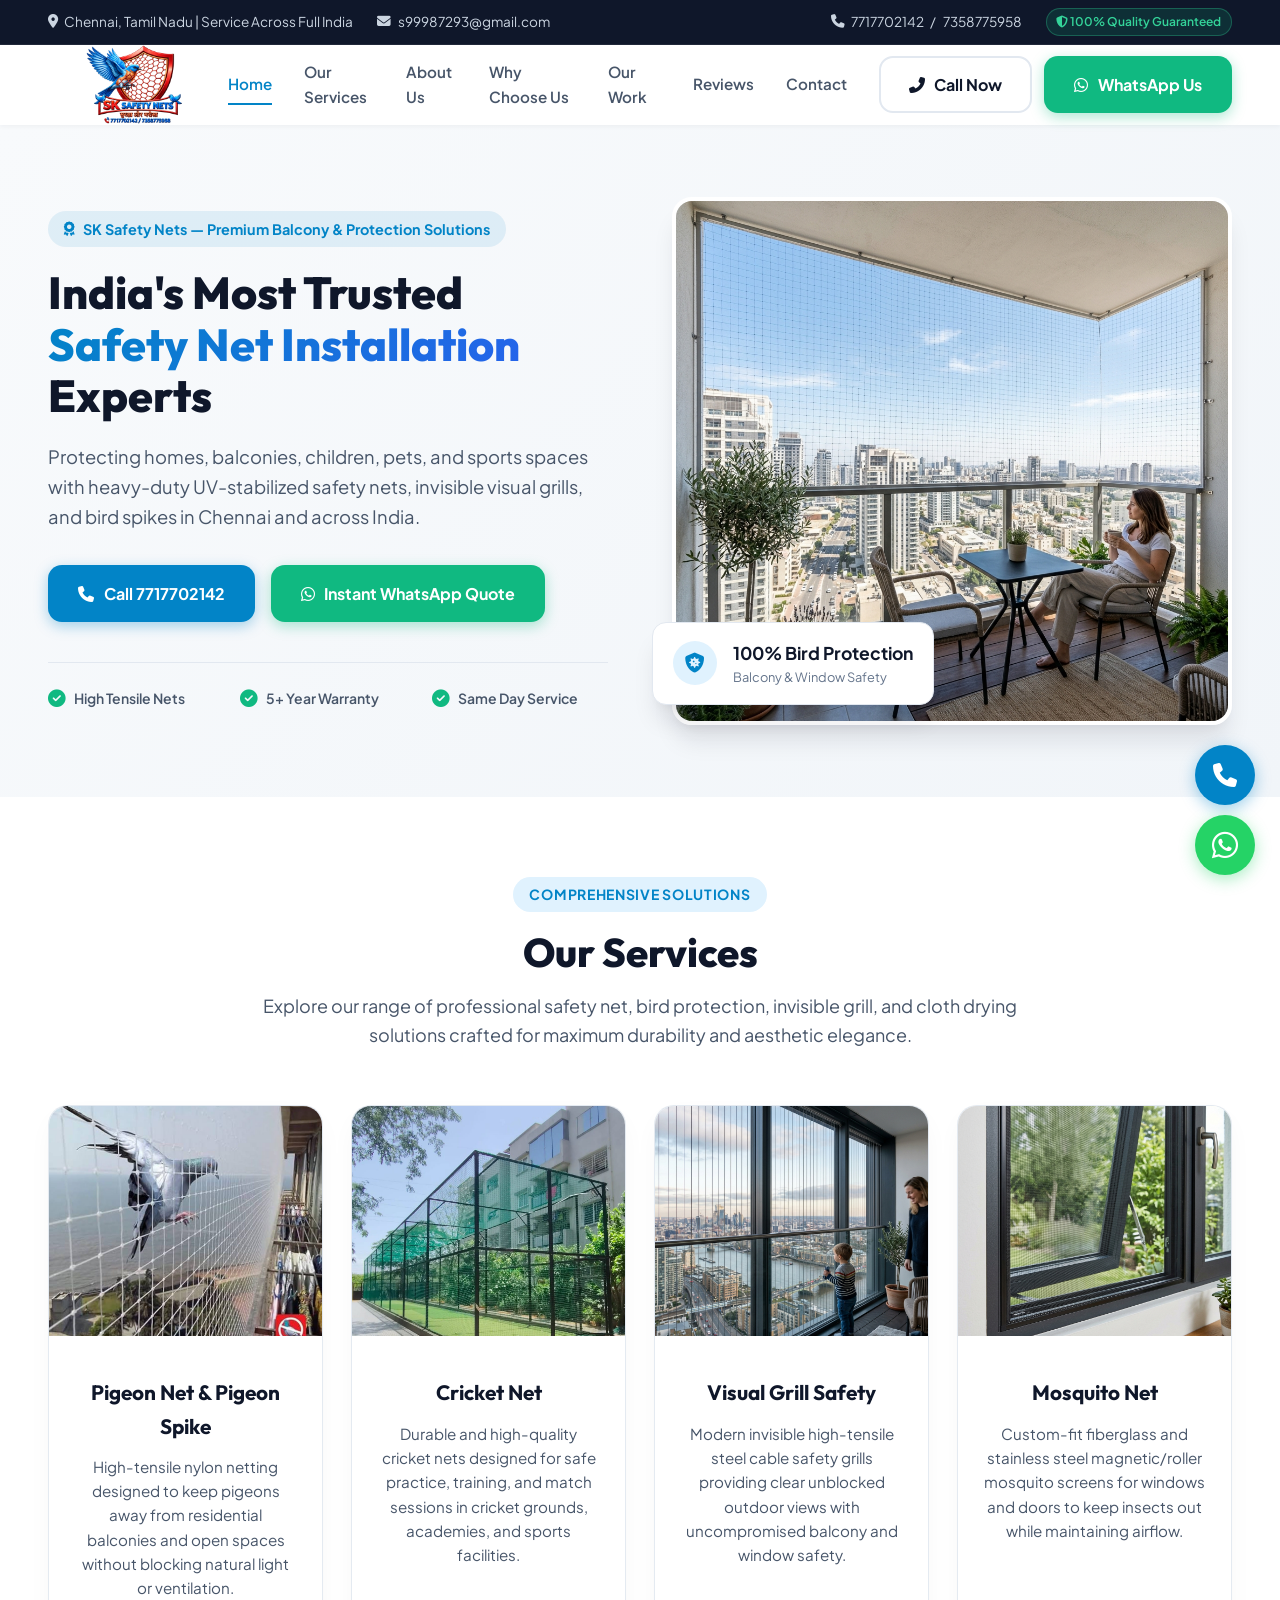
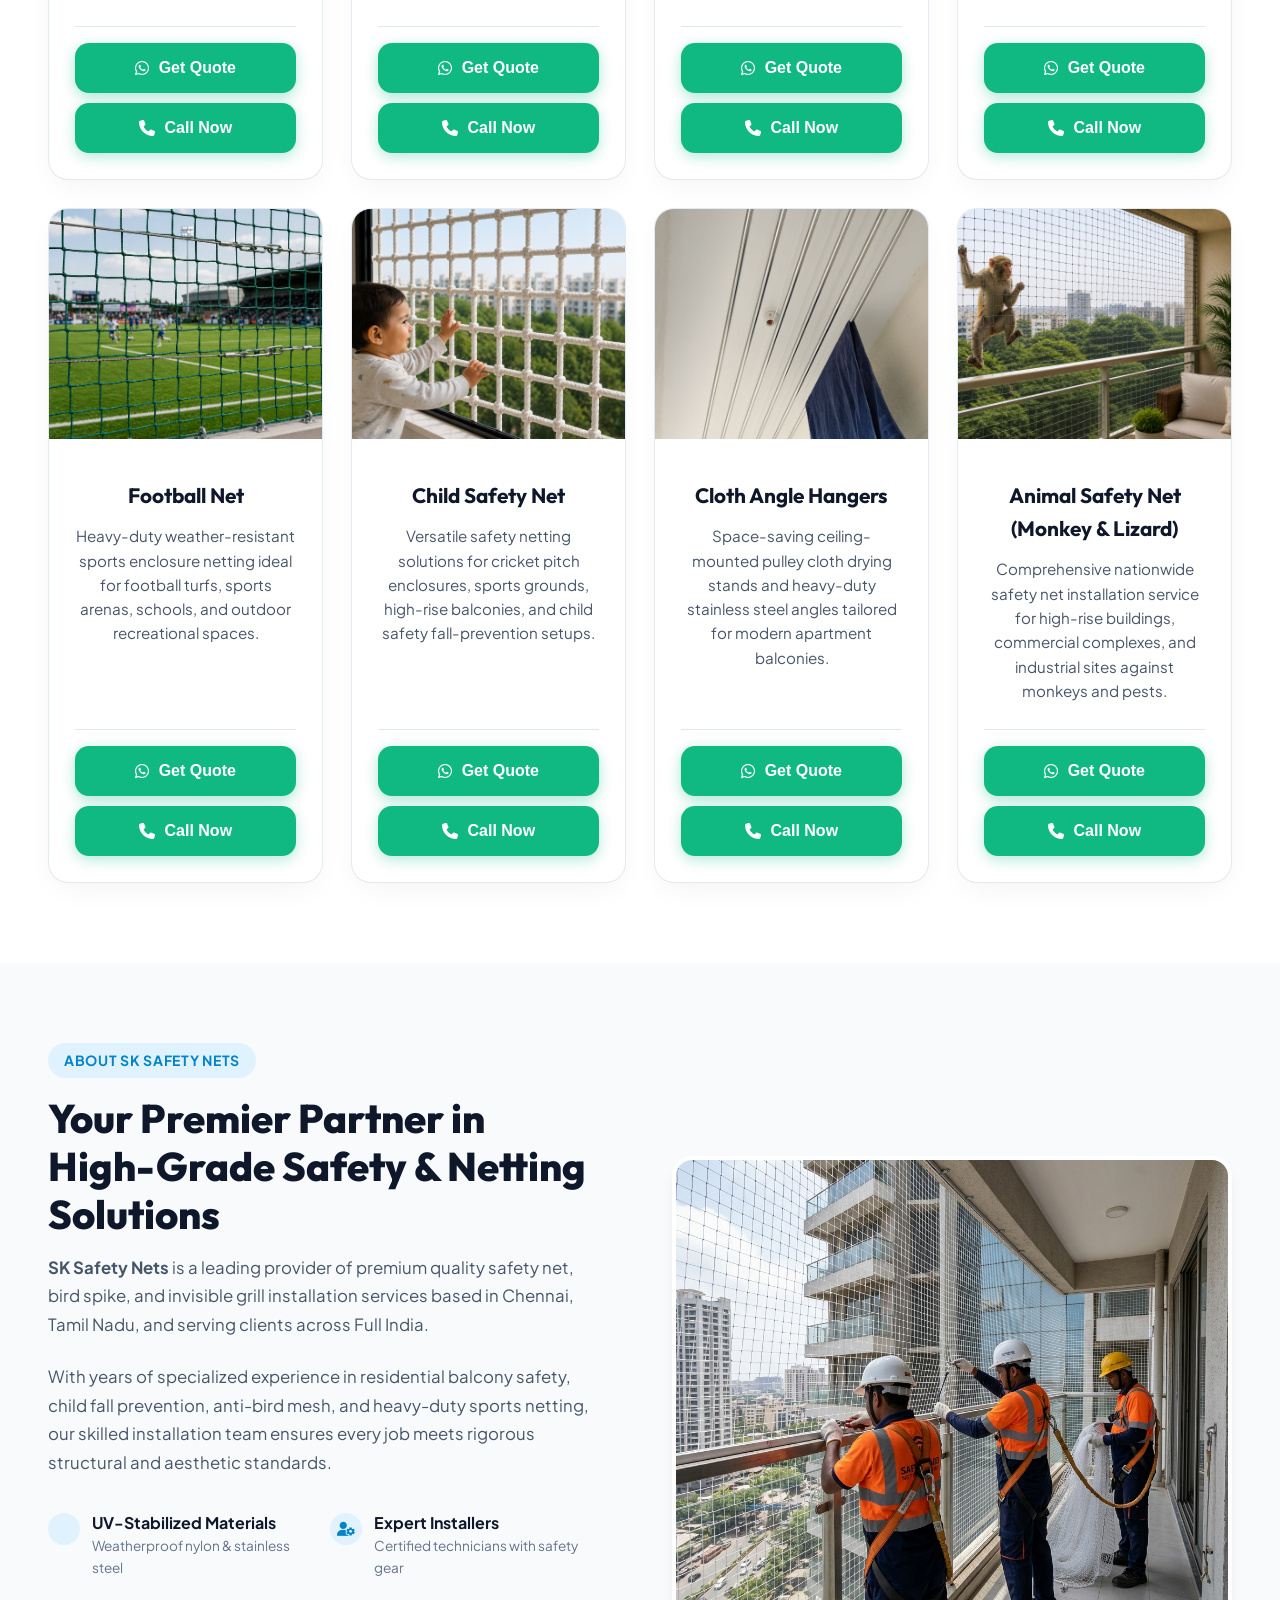
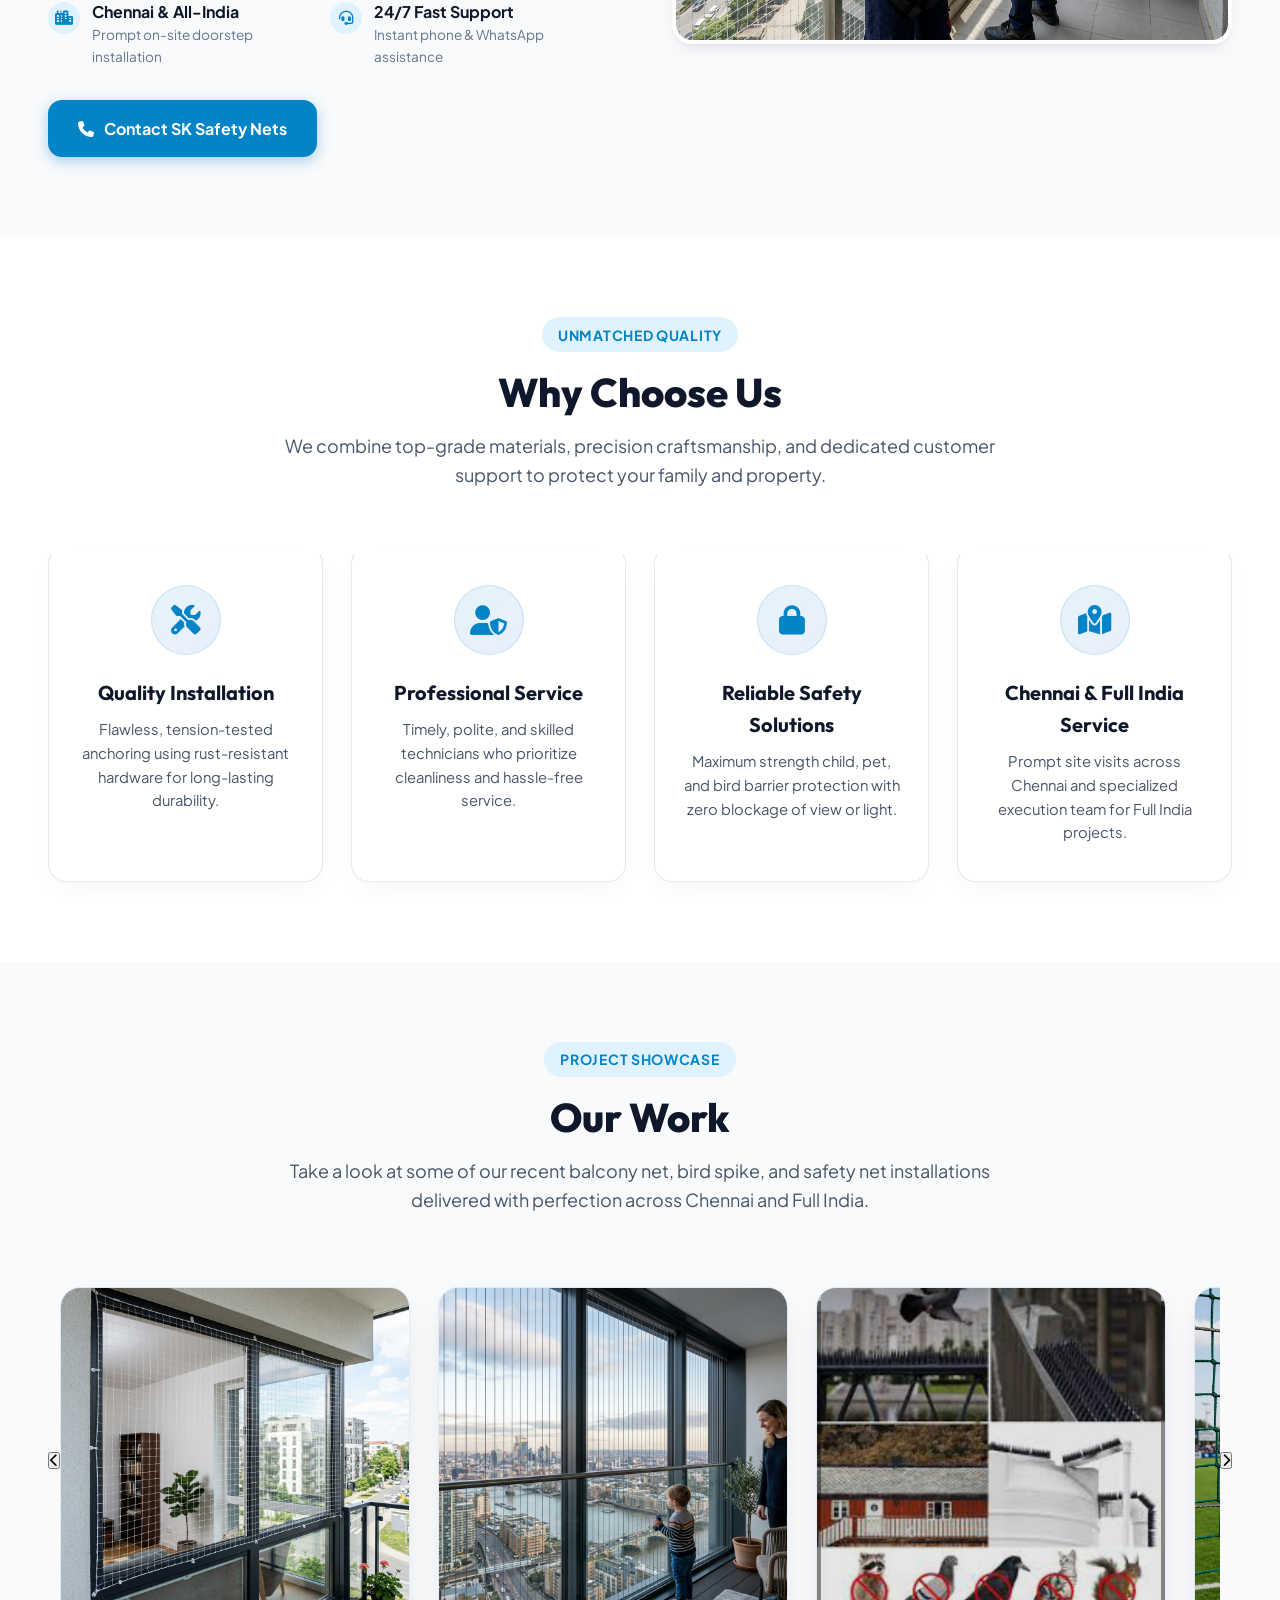
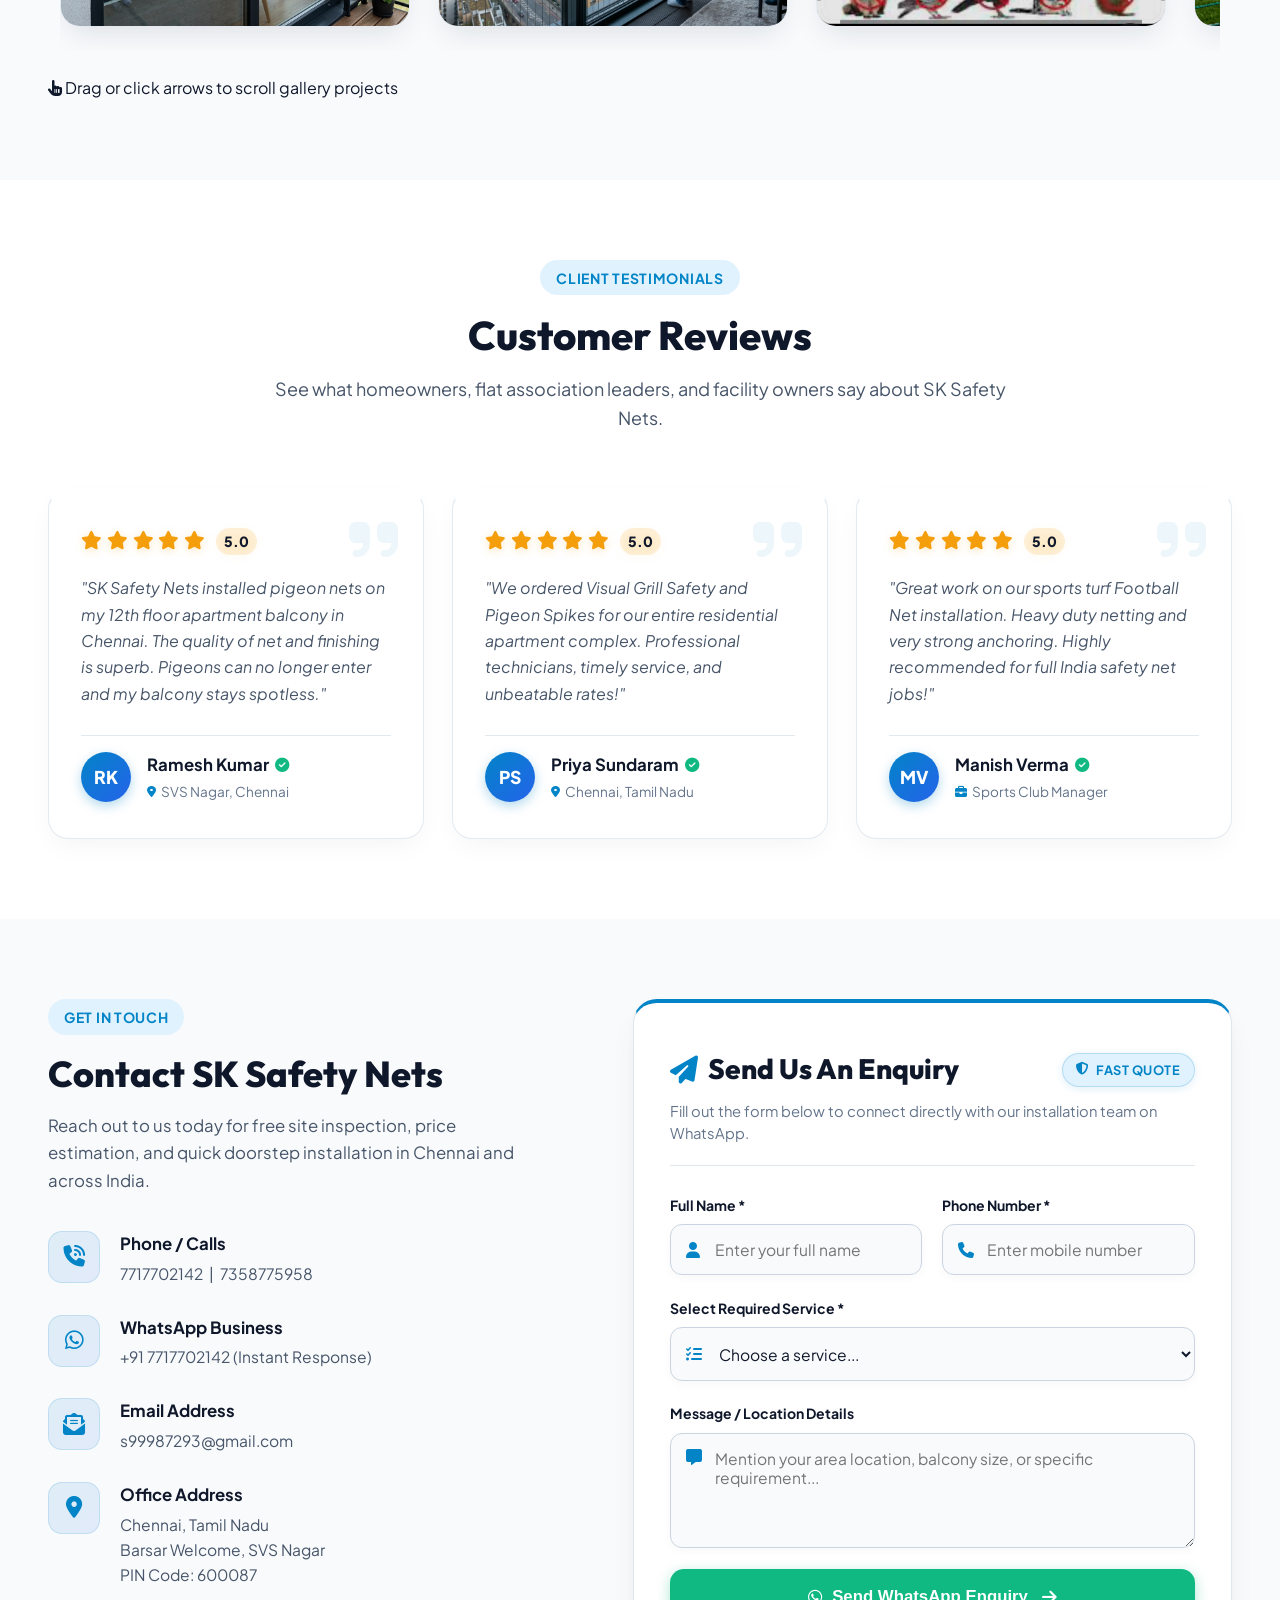
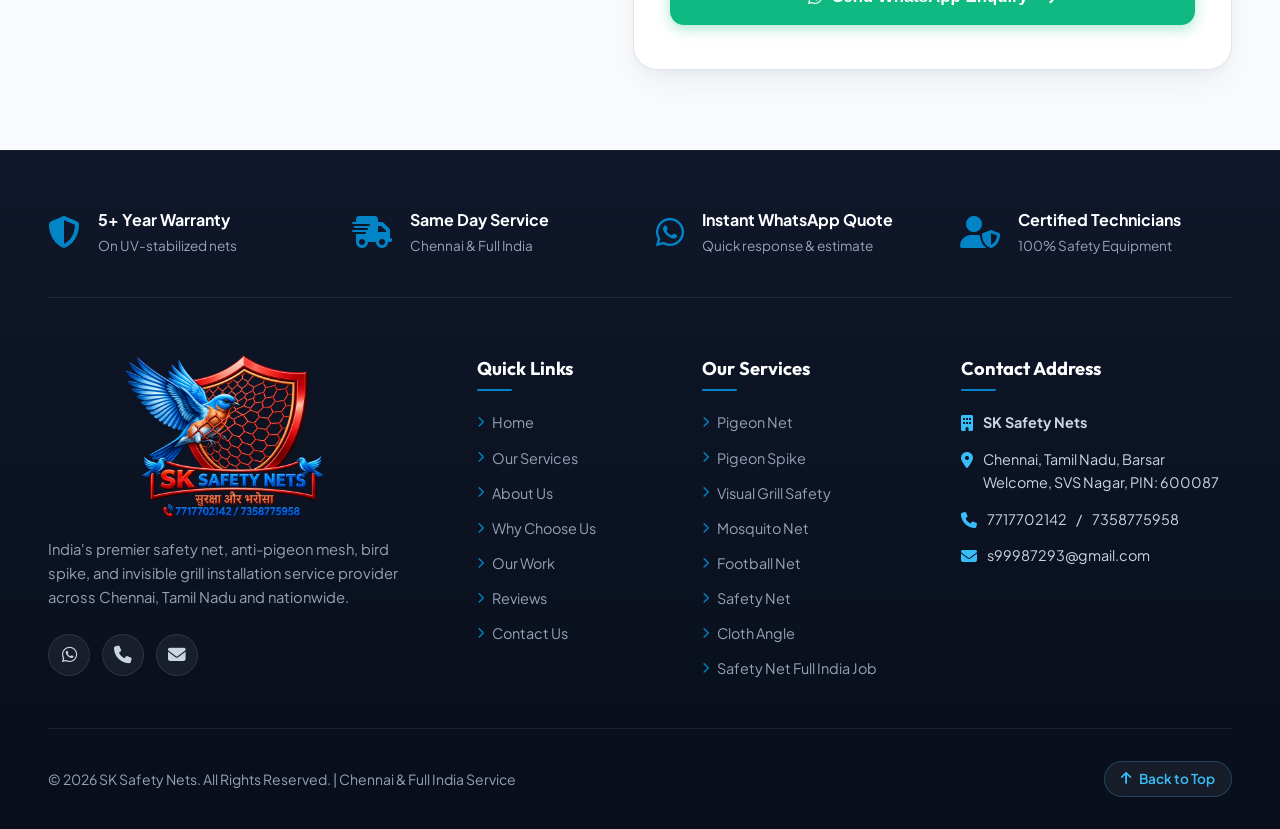
==== index.html @ f0ebfb07 "Initial commit" ====
<html lang="en">

<head>
    <meta charset="UTF-8">
    <meta name="viewport" content="width=device-width, initial-scale=1.0">
    <title>
        SK Safety Nets | Premium Safety Net Solutions in Chennai &amp; Full India
    </title>
    <meta name="description"
        content="SK Safety Nets offers professional pigeon net, pigeon spikes, invisible visual grills, mosquito nets, football nets, safety nets, cloth angles &amp; full India installation services. Call 7717702142 / 7358775958.">
    <meta name="keywords"
        content="SK Safety Nets, Pigeon Net, Pigeon Spike, Visual Grill Safety, Mosquito Net, Football Net, Safety Net, Cloth Angle, Safety Net Full India Job, Chennai safety nets">

    <!-- Google Fonts & Font Awesome Icons -->
    <link rel="preconnect" href="https://fonts.googleapis.com">
    <link rel="preconnect" href="https://fonts.gstatic.com" crossorigin="">
    <link
        href="https://fonts.googleapis.com/css2?family=Outfit:wght@500;600;700;800&amp;family=Plus+Jakarta+Sans:wght@400;500;600;700;800&amp;display=swap"
        rel="stylesheet">
    <link rel="stylesheet" href="https://cdnjs.cloudflare.com/ajax/libs/font-awesome/6.4.0/css/all.min.css">

    <!-- Custom CSS -->
    <link rel="stylesheet" href="style/style.css">
</head>

<body>
    <!-- Top Announcement / Contact Bar -->
    <div class="header-topbar">
        <div class="container-full topbar-content">
            <div class="topbar-info">
                <div class="topbar-item">
                    <i class="fa-solid fa-location-dot"></i>
                    <span>Chennai, Tamil Nadu | Service Across Full India</span>
                </div>
                <div class="topbar-item">
                    <i class="fa-solid fa-envelope"></i>
                    <a href="mailto:s99987293@gmail.com">s99987293@gmail.com</a>
                </div>
            </div>
            <div class="topbar-info">
                <div class="topbar-item">
                    <i class="fa-solid fa-phone"></i>
                    <a href="tel:7717702142">7717702142</a> /
                    <a href="tel:7358775958">7358775958</a>
                </div>
                <span class="topbar-badge"><i class="fa-solid fa-shield-halved"></i> 100% Quality
                    Guaranteed</span>
            </div>
        </div>
    </div>

    <!-- Main Navigation Header -->
    <header class="main-header" id="mainHeader">
        <div class="container-full header-container">
            <a href="index.html" class="brand-logo">
                <img src="images/logo.jpg" alt="SK Safety Nets Logo" class="site-logo">
            </a>

            <nav class="nav-menu" id="navMenu">
                <a href="index.html" class="nav-link active">Home</a>
                <a href="services.html" class="nav-link">Our Services</a>
                <a href="about.html" class="nav-link">About Us</a>
                <a href="why-choose-us.html" class="nav-link">Why Choose Us</a>
                <a href="our-work.html" class="nav-link">Our Work</a>
                <a href="reviews.html" class="nav-link">Reviews</a>
                <a href="contact.html" class="nav-link">Contact</a>
            </nav>

            <div class="header-cta-group">
                <a href="tel:7717702142" class="btn btn-outline btn-hide-mobile">
                    <i class="fa-solid fa-phone-flip"></i> Call Now
                </a>

                <a href="https://wa.me/917717702142?text=Hello%20SK%20Safety%20Nets%2C%20I%20would%20like%20to%20get%20a%20quote."
                    target="_blank" class="btn btn-whatsapp">
                    <i class="fa-brands fa-whatsapp"></i> WhatsApp Us
                </a>

                <button class="mobile-toggle" id="mobileToggle" aria-label="Toggle Navigation Menu">
                    <i class="fa-solid fa-bars"></i>
                </button>
            </div>
        </div>
    </header>

    <!-- 2. Hero Section -->
    <section class="hero-section" id="home">
        <div class="container-full hero-grid">
            <div class="hero-content">
                <div class="hero-company-tag">
                    <i class="fa-solid fa-award"></i> SK Safety Nets — Premium Balcony &amp;
                    Protection Solutions
                </div>
                <h1 class="hero-title">
                    India's Most Trusted
                    <span class="gradient-text">Safety Net Installation</span> Experts
                </h1>
                <p class="hero-description">
                    Protecting homes, balconies, children, pets, and sports spaces with
                    heavy-duty UV-stabilized safety nets, invisible visual grills, and
                    bird spikes in Chennai and across India.
                </p>
                <div class="hero-actions">
                    <a href="tel:7717702142" class="btn btn-primary">
                        <i class="fa-solid fa-phone"></i> Call 7717702142
                    </a>
                    <a href="https://wa.me/917717702142?text=Hello%20SK%20Safety%20Nets%2C%20I%20am%20interested%20in%20your%20safety%20net%20services.%20Please%20share%20details."
                        target="_blank" class="btn btn-whatsapp">
                        <i class="fa-brands fa-whatsapp"></i> Instant WhatsApp Quote
                    </a>
                </div>
                <div class="hero-features">
                    <div class="hero-feature-item">
                        <i class="fa-solid fa-circle-check"></i> High Tensile Nets
                    </div>
                    <div class="hero-feature-item">
                        <i class="fa-solid fa-circle-check"></i> 5+ Year Warranty
                    </div>
                    <div class="hero-feature-item">
                        <i class="fa-solid fa-circle-check"></i> Same Day Service
                    </div>
                </div>
            </div>

            <div class="hero-image-wrapper">
                <div class="hero-img-card">
                    <img src="images/hero_bg.png" alt="SK Safety Nets Balcony Installation">
                </div>
                <div class="hero-floating-badge">
                    <div class="badge-icon">
                        <i class="fa-solid fa-shield-virus"></i>
                    </div>
                    <div class="badge-text">
                        <strong>100% Bird Protection</strong>
                        <span>Balcony &amp; Window Safety</span>
                    </div>
                </div>
            </div>
        </div>
    </section>

    <!-- 3. Our Services Section -->
    <section class="section-padding" id="services">
        <div class="container">
            <div class="section-header">
                <span class="section-badge">Comprehensive Solutions</span>
                <h2 class="section-title">Our Services</h2>
                <p class="section-subtitle">
                    Explore our range of professional safety net, bird protection,
                    invisible grill, and cloth drying solutions crafted for maximum
                    durability and aesthetic elegance.
                </p>
            </div>

            <div class="services-grid">
                <!-- Service Card 1 -->
                <div class="service-card">
                    <div class="service-card-top">
                        <img src="images/pio.jpg" alt="Pigeon Net">
                    </div>
                    <div class="service-card-body">
                        <h3 class="service-name">Pigeon Net &amp; Pigeon Spike</h3>
                        <p class="service-desc">
                            High-tensile nylon netting designed to keep pigeons away from
                            residential balconies and open spaces without blocking natural
                            light or ventilation.
                        </p>
                        <div class="service-card-footer" style="display: flex; flex-direction: column; gap: 10px;">
                            <button class="btn btn-whatsapp btn-full" onclick="openServiceQuote('Pigeon Net')">
                                <i class="fa-brands fa-whatsapp"></i> Get Quote
                            </button>

                            <button class="btn btn-call btn-full" onclick="window.location.href='tel:7717702142'">
                                <i class="fa-solid fa-phone"></i> Call Now
                            </button>
                        </div>
                    </div>
                </div>

                <!-- Service Card 2 -->
                <div class="service-card">
                    <div class="service-card-top">
                        <img src="images/cricket.jpg" alt="Cricket Net">
                    </div>
                    <div class="service-card-body">
                        <h3 class="service-name">Cricket Net</h3>
                        <p class="service-desc">
                            Durable and high-quality cricket nets designed for safe
                            practice, training, and match sessions in cricket grounds,
                            academies, and sports facilities.
                        </p>
                        <div class="service-card-footer" style="display: flex; flex-direction: column; gap: 10px;">

                            <button class="btn btn-whatsapp btn-full" onclick="openServiceQuote('Cricket Net')">
                                <i class="fa-brands fa-whatsapp"></i> Get Quote
                            </button>

                            <button class="btn btn-call btn-full" onclick="window.location.href='tel:7717702142'">
                                <i class="fa-solid fa-phone"></i> Call Now
                            </button>

                        </div>
                    </div>
                </div>



                <!-- Service Card 3 -->
                <div class="service-card">
                    <div class="service-card-top">
                        <img src="images/visual_grill_safety.png" alt="Visual Grill Safety">
                    </div>
                    <div class="service-card-body">
                        <h3 class="service-name">Visual Grill Safety</h3>
                        <p class="service-desc">
                            Modern invisible high-tensile steel cable safety grills
                            providing clear unblocked outdoor views with uncompromised
                            balcony and window safety.
                        </p>
                        <div class="service-card-footer" style="display: flex; flex-direction: column; gap: 10px;">
                            <button class="btn btn-whatsapp btn-full" onclick="openServiceQuote('Visual Grill Safety')">
                                <i class="fa-brands fa-whatsapp"></i> Get Quote
                            </button>
                            <button class="btn btn-call btn-full" onclick="window.location.href='tel:7717702142'">
                                <i class="fa-solid fa-phone"></i> Call Now
                            </button>
                        </div>
                    </div>
                </div>

                <!-- Service Card 4 -->
                <div class="service-card">
                    <div class="service-card-top">
                        <img src="images/mosquito_net.png" alt="Mosquito Net">
                    </div>
                    <div class="service-card-body">
                        <h3 class="service-name">Mosquito Net</h3>
                        <p class="service-desc">
                            Custom-fit fiberglass and stainless steel magnetic/roller
                            mosquito screens for windows and doors to keep insects out while
                            maintaining airflow.
                        </p>
                        <div class="service-card-footer" style="display: flex; flex-direction: column; gap: 10px;">
                            <button class="btn btn-whatsapp btn-full" onclick="openServiceQuote('Mosquito Net')">
                                <i class="fa-brands fa-whatsapp"></i> Get Quote
                            </button>
                            <button class="btn btn-call btn-full" onclick="window.location.href='tel:7717702142'">
                                <i class="fa-solid fa-phone"></i> Call Now
                            </button>
                        </div>
                    </div>
                </div>

                <!-- Service Card 5 -->
                <div class="service-card">
                    <div class="service-card-top">
                        <img src="images/football.jpg" alt="Football Net">
                    </div>
                    <div class="service-card-body">
                        <h3 class="service-name">Football Net</h3>
                        <p class="service-desc">
                            Heavy-duty weather-resistant sports enclosure netting ideal for
                            football turfs, sports arenas, schools, and outdoor recreational
                            spaces.
                        </p>
                        <div class="service-card-footer" style="display: flex; flex-direction: column; gap: 10px;">
                            <button class="btn btn-whatsapp btn-full" onclick="openServiceQuote('Football Net')">
                                <i class="fa-brands fa-whatsapp"></i> Get Quote
                            </button>
                            <button class="btn btn-call btn-full" onclick="window.location.href='tel:7717702142'">
                                <i class="fa-solid fa-phone"></i> Call Now
                            </button>
                        </div>
                    </div>
                </div>

                <!-- Service Card 6 -->
                <div class="service-card">
                    <div class="service-card-top">
                        <img src="images/child1.jpg" alt="Safety Net">
                    </div>
                    <div class="service-card-body">
                        <h3 class="service-name">Child Safety Net</h3>
                        <p class="service-desc">
                            Versatile safety netting solutions for cricket pitch enclosures,
                            sports grounds, high-rise balconies, and child safety
                            fall-prevention setups.
                        </p>
                        <div class="service-card-footer" style="display: flex; flex-direction: column; gap: 10px;">
                            <button class="btn btn-whatsapp btn-full" onclick="openServiceQuote('Safety Net')">
                                <i class="fa-brands fa-whatsapp"></i> Get Quote
                            </button>
                            <button class="btn btn-call btn-full" onclick="window.location.href='tel:7717702142'">
                                <i class="fa-solid fa-phone"></i> Call Now
                            </button>
                        </div>
                    </div>
                </div>

                <!-- Service Card 7 -->
                <div class="service-card">
                    <div class="service-card-top">
                        <img src="images/cloth.jpg" alt="Cloth Angle">
                    </div>
                    <div class="service-card-body">
                        <h3 class="service-name">Cloth Angle Hangers</h3>
                        <p class="service-desc">
                            Space-saving ceiling-mounted pulley cloth drying stands and
                            heavy-duty stainless steel angles tailored for modern apartment
                            balconies.
                        </p>
                        <div class="service-card-footer" style="display: flex; flex-direction: column; gap: 10px;">
                            <button class="btn btn-whatsapp btn-full" onclick="openServiceQuote('Cloth Angle')">
                                <i class="fa-brands fa-whatsapp"></i> Get Quote
                            </button>
                            <button class="btn btn-call btn-full" onclick="window.location.href='tel:7717702142'">
                                <i class="fa-solid fa-phone"></i> Call Now
                            </button>
                        </div>
                    </div>
                </div>

                <!-- Service Card 8 -->
                <div class="service-card">
                    <div class="service-card-top">
                        <img src="images/monkey1.jpg" alt="Safety Net Full India Job">
                    </div>
                    <div class="service-card-body">
                        <h3 class="service-name">Animal Safety Net (Monkey &amp; Lizard)</h3>
                        <p class="service-desc">
                            Comprehensive nationwide safety net installation service for
                            high-rise buildings, commercial complexes, and industrial sites
                            against monkeys and pests.
                        </p>
                        <div class="service-card-footer" style="display: flex; flex-direction: column; gap: 10px;">
                            <button class="btn btn-whatsapp btn-full"
                                onclick="openServiceQuote('Safety Net Full India Job')">
                                <i class="fa-brands fa-whatsapp"></i> Get Quote
                            </button>
                            <button class="btn btn-call btn-full" onclick="window.location.href='tel:7717702142'">
                                <i class="fa-solid fa-phone"></i> Call Now
                            </button>
                        </div>
                    </div>
                </div>
            </div>
        </div>
    </section>

    <!-- 4. About SK Safety Nets Section -->
    <section class="section-padding about-section" id="about">
        <div class="container-full about-grid">
            <!-- Left side: About content (No card container around text) -->
            <div class="about-content">
                <span class="section-badge">About SK Safety Nets</span>
                <h2 class="section-title" style="text-align: left">
                    Your Premier Partner in High-Grade Safety &amp; Netting Solutions
                </h2>
                <p class="about-text">
                    <strong>SK Safety Nets</strong> is a leading provider of premium
                    quality safety net, bird spike, and invisible grill installation
                    services based in Chennai, Tamil Nadu, and serving clients across
                    Full India.
                </p>
                <p class="about-text">
                    With years of specialized experience in residential balcony safety,
                    child fall prevention, anti-bird mesh, and heavy-duty sports
                    netting, our skilled installation team ensures every job meets
                    rigorous structural and aesthetic standards.
                </p>

                <div class="about-highlights">
                    <div class="about-highlight-item">
                        <i class="fa-solid fa-shield-check"></i>
                        <div>
                            <strong>UV-Stabilized Materials</strong>
                            <span>Weatherproof nylon &amp; stainless steel</span>
                        </div>
                    </div>
                    <div class="about-highlight-item">
                        <i class="fa-solid fa-user-gear"></i>
                        <div>
                            <strong>Expert Installers</strong>
                            <span>Certified technicians with safety gear</span>
                        </div>
                    </div>
                    <div class="about-highlight-item">
                        <i class="fa-solid fa-city"></i>
                        <div>
                            <strong>Chennai &amp; All-India</strong>
                            <span>Prompt on-site doorstep installation</span>
                        </div>
                    </div>
                    <div class="about-highlight-item">
                        <i class="fa-solid fa-headset"></i>
                        <div>
                            <strong>24/7 Fast Support</strong>
                            <span>Instant phone &amp; WhatsApp assistance</span>
                        </div>
                    </div>
                </div>

                <div style="margin-top: 1.5rem">
                    <a href="tel:7717702142" class="btn btn-primary">
                        <i class="fa-solid fa-phone"></i> Contact SK Safety Nets
                    </a>
                </div>
            </div>

            <!-- Right side: Real safety/construction image -->
            <div class="about-image-wrapper">
                <div class="about-img-box">
                    <img src="images/about_img.png" alt="SK Safety Nets Professional Team">
                </div>
            </div>
        </div>
    </section>

    <!-- 5. Why Choose Us Section -->
    <section class="section-padding" id="why-choose-us">
        <div class="container">
            <div class="section-header">
                <span class="section-badge">Unmatched Quality</span>
                <h2 class="section-title">Why Choose Us</h2>
                <p class="section-subtitle">
                    We combine top-grade materials, precision craftsmanship, and
                    dedicated customer support to protect your family and property.
                </p>
            </div>

            <!-- 4 Compact Centered Cards -->
            <div class="why-grid">
                <div class="why-card">
                    <div class="why-icon-box">
                        <i class="fa-solid fa-screwdriver-wrench"></i>
                    </div>
                    <h3 class="why-title">Quality Installation</h3>
                    <p class="why-desc">
                        Flawless, tension-tested anchoring using rust-resistant hardware
                        for long-lasting durability.
                    </p>
                </div>

                <div class="why-card">
                    <div class="why-icon-box">
                        <i class="fa-solid fa-user-shield"></i>
                    </div>
                    <h3 class="why-title">Professional Service</h3>
                    <p class="why-desc">
                        Timely, polite, and skilled technicians who prioritize cleanliness
                        and hassle-free service.
                    </p>
                </div>

                <div class="why-card">
                    <div class="why-icon-box">
                        <i class="fa-solid fa-lock"></i>
                    </div>
                    <h3 class="why-title">Reliable Safety Solutions</h3>
                    <p class="why-desc">
                        Maximum strength child, pet, and bird barrier protection with zero
                        blockage of view or light.
                    </p>
                </div>

                <div class="why-card">
                    <div class="why-icon-box">
                        <i class="fa-solid fa-map-location-dot"></i>
                    </div>
                    <h3 class="why-title">Chennai &amp; Full India Service</h3>
                    <p class="why-desc">
                        Prompt site visits across Chennai and specialized execution team
                        for Full India projects.
                    </p>
                </div>
            </div>
        </div>
    </section>

    <!-- 6. Our Work / Gallery Section -->
    <section class="section-padding gallery-section" id="gallery">
        <div class="container-full">
            <div class="section-header">
                <span class="section-badge">Project Showcase</span>
                <h2 class="section-title">Our Work</h2>
                <p class="section-subtitle">
                    Take a look at some of our recent balcony net, bird spike, and
                    safety net installations delivered with perfection across Chennai
                    and Full India.
                </p>
            </div>

            <div class="gallery-slider-outer">
                <button class="gallery-control-btn prev-btn" id="galleryPrevBtn" aria-label="Previous image">
                    <i class="fa-solid fa-chevron-left"></i>
                </button>

                <div class="gallery-slider-wrapper" id="gallerySlider">
                    <div class="gallery-item">
                        <img src="images/pigeon_net.png" alt="Balcony Pigeon Net Project">
                        <div class="gallery-overlay">
                            <span class="gallery-zoom-badge"><i class="fa-solid fa-magnifying-glass-plus"></i>
                                Zoom</span>
                            <h4 class="gallery-title">High-Rise Balcony Pigeon Net</h4>
                            <span class="gallery-category">Chennai Residency</span>
                        </div>
                    </div>

                    <div class="gallery-item">
                        <img src="images/visual_grill_safety.png" alt="Visual Grill Installation">
                        <div class="gallery-overlay">
                            <span class="gallery-zoom-badge"><i class="fa-solid fa-magnifying-glass-plus"></i>
                                Zoom</span>
                            <h4 class="gallery-title">Invisible Visual Safety Grill</h4>
                            <span class="gallery-category">Modern Apartment</span>
                        </div>
                    </div>

                    <div class="gallery-item">
                        <img src="images/spike.jpg" alt="Anti Pigeon Spikes">
                        <div class="gallery-overlay">
                            <span class="gallery-zoom-badge"><i class="fa-solid fa-magnifying-glass-plus"></i>
                                Zoom</span>
                            <h4 class="gallery-title">Stainless Steel Pigeon Spikes</h4>
                            <span class="gallery-category">Commercial Ledge</span>
                        </div>
                    </div>

                    <div class="gallery-item">
                        <img src="images/football.jpg" alt="Turf Sports Net">
                        <div class="gallery-overlay">
                            <span class="gallery-zoom-badge"><i class="fa-solid fa-magnifying-glass-plus"></i>
                                Zoom</span>
                            <h4 class="gallery-title">Football Turf Enclosure Net</h4>
                            <span class="gallery-category">Sports Arena</span>
                        </div>
                    </div>

                    <div class="gallery-item">
                        <img src="images/mosquito_net.png" alt="Window Mosquito Screen">
                        <div class="gallery-overlay">
                            <span class="gallery-zoom-badge"><i class="fa-solid fa-magnifying-glass-plus"></i>
                                Zoom</span>
                            <h4 class="gallery-title">Magnetic Mosquito Screen</h4>
                            <span class="gallery-category">Residential Villa</span>
                        </div>
                    </div>

                    <div class="gallery-item">
                        <img src="images/cloth.jpg" alt="Balcony Cloth Hanger">
                        <div class="gallery-overlay">
                            <span class="gallery-zoom-badge"><i class="fa-solid fa-magnifying-glass-plus"></i>
                                Zoom</span>
                            <h4 class="gallery-title">Ceiling Cloth Drying Angle</h4>
                            <span class="gallery-category">Apartment Balcony</span>
                        </div>
                    </div>

                    <div class="gallery-item">
                        <img src="images/heavy.jpg" alt="Safety Net Protection">
                        <div class="gallery-overlay">
                            <span class="gallery-zoom-badge"><i class="fa-solid fa-magnifying-glass-plus"></i>
                                Zoom</span>
                            <h4 class="gallery-title">Heavy-Duty Safety Netting</h4>
                            <span class="gallery-category">Construction &amp; Residential</span>
                        </div>
                    </div>

                    <div class="gallery-item">
                        <img src="images/safety_net_full_india.png" alt="Safety Net Full India Job">
                        <div class="gallery-overlay">
                            <span class="gallery-zoom-badge"><i class="fa-solid fa-magnifying-glass-plus"></i>
                                Zoom</span>
                            <h4 class="gallery-title">Safety Net Full India Job</h4>
                            <span class="gallery-category">Nationwide Industrial &amp; Commercial</span>
                        </div>
                    </div>
                </div>

                <button class="gallery-control-btn next-btn" id="galleryNextBtn" aria-label="Next image">
                    <i class="fa-solid fa-chevron-right"></i>
                </button>
            </div>

            <div class="gallery-scroll-hint">
                <span><i class="fa-solid fa-hand-pointer"></i> Drag or click arrows to
                    scroll gallery projects</span>
            </div>
        </div>
    </section>

    <!-- Modal Lightbox -->
    <div class="modal-lightbox" id="modalLightbox">
        <div class="modal-content-wrap">
            <button class="modal-close" id="modalClose">×</button>
            <img src="" alt="Zoomed Gallery Image" id="modalImg">
            <div class="modal-caption" id="modalCaption"></div>
        </div>
    </div>

    <!-- 7. Customer Reviews Section -->
    <section class="section-padding" id="reviews">
        <div class="container">
            <div class="section-header">
                <span class="section-badge">Client Testimonials</span>
                <h2 class="section-title">Customer Reviews</h2>
                <p class="section-subtitle">
                    See what homeowners, flat association leaders, and facility owners
                    say about SK Safety Nets.
                </p>
            </div>

            <div class="reviews-grid">
                <div class="review-card">
                    <i class="fa-solid fa-quote-right review-quote-icon"></i>
                    <div>
                        <div class="stars-row">
                            <i class="fa-solid fa-star"></i>
                            <i class="fa-solid fa-star"></i>
                            <i class="fa-solid fa-star"></i>
                            <i class="fa-solid fa-star"></i>
                            <i class="fa-solid fa-star"></i>
                            <span class="rating-number">5.0</span>
                        </div>
                        <p class="review-text">
                            "SK Safety Nets installed pigeon nets on my 12th floor apartment
                            balcony in Chennai. The quality of net and finishing is superb.
                            Pigeons can no longer enter and my balcony stays spotless."
                        </p>
                    </div>
                    <div class="reviewer-info">
                        <div class="reviewer-avatar">RK</div>
                        <div>
                            <div class="reviewer-name">
                                Ramesh Kumar
                                <i class="fa-solid fa-circle-check verified-icon" title="Verified Customer"></i>
                            </div>
                            <div class="reviewer-location">
                                <i class="fa-solid fa-location-dot"
                                    style="font-size: 0.75rem; color: var(--accent-cyan)"></i>
                                SVS Nagar, Chennai
                            </div>
                        </div>
                    </div>
                </div>

                <div class="review-card">
                    <i class="fa-solid fa-quote-right review-quote-icon"></i>
                    <div>
                        <div class="stars-row">
                            <i class="fa-solid fa-star"></i>
                            <i class="fa-solid fa-star"></i>
                            <i class="fa-solid fa-star"></i>
                            <i class="fa-solid fa-star"></i>
                            <i class="fa-solid fa-star"></i>
                            <span class="rating-number">5.0</span>
                        </div>
                        <p class="review-text">
                            "We ordered Visual Grill Safety and Pigeon Spikes for our entire
                            residential apartment complex. Professional technicians, timely
                            service, and unbeatable rates!"
                        </p>
                    </div>
                    <div class="reviewer-info">
                        <div class="reviewer-avatar">PS</div>
                        <div>
                            <div class="reviewer-name">
                                Priya Sundaram
                                <i class="fa-solid fa-circle-check verified-icon" title="Verified Customer"></i>
                            </div>
                            <div class="reviewer-location">
                                <i class="fa-solid fa-location-dot"
                                    style="font-size: 0.75rem; color: var(--accent-cyan)"></i>
                                Chennai, Tamil Nadu
                            </div>
                        </div>
                    </div>
                </div>

                <div class="review-card">
                    <i class="fa-solid fa-quote-right review-quote-icon"></i>
                    <div>
                        <div class="stars-row">
                            <i class="fa-solid fa-star"></i>
                            <i class="fa-solid fa-star"></i>
                            <i class="fa-solid fa-star"></i>
                            <i class="fa-solid fa-star"></i>
                            <i class="fa-solid fa-star"></i>
                            <span class="rating-number">5.0</span>
                        </div>
                        <p class="review-text">
                            "Great work on our sports turf Football Net installation. Heavy
                            duty netting and very strong anchoring. Highly recommended for
                            full India safety net jobs!"
                        </p>
                    </div>
                    <div class="reviewer-info">
                        <div class="reviewer-avatar">MV</div>
                        <div>
                            <div class="reviewer-name">
                                Manish Verma
                                <i class="fa-solid fa-circle-check verified-icon" title="Verified Customer"></i>
                            </div>
                            <div class="reviewer-location">
                                <i class="fa-solid fa-briefcase"
                                    style="font-size: 0.75rem; color: var(--accent-cyan)"></i>
                                Sports Club Manager
                            </div>
                        </div>
                    </div>
                </div>
            </div>
        </div>
    </section>

    <!-- 8. Contact Section -->
    <section class="section-padding contact-section" id="contact">
        <div class="container contact-grid">
            <!-- LEFT SIDE: Contact info (Simple layout, NO CARD) -->
            <div class="contact-info-left">
                <span class="section-badge">Get In Touch</span>
                <h2 class="contact-info-title">Contact SK Safety Nets</h2>
                <p class="contact-info-desc">
                    Reach out to us today for free site inspection, price estimation,
                    and quick doorstep installation in Chennai and across India.
                </p>

                <div class="contact-detail-list">
                    <div class="contact-detail-item">
                        <div class="contact-detail-icon">
                            <i class="fa-solid fa-phone-volume"></i>
                        </div>
                        <div class="contact-detail-content">
                            <strong>Phone / Calls</strong>
                            <p>
                                <a href="tel:7717702142">7717702142</a> &nbsp;|&nbsp;
                                <a href="tel:7358775958">7358775958</a>
                            </p>
                        </div>
                    </div>

                    <div class="contact-detail-item">
                        <div class="contact-detail-icon">
                            <i class="fa-brands fa-whatsapp"></i>
                        </div>
                        <div class="contact-detail-content">
                            <strong>WhatsApp Business</strong>
                            <p>
                                <a href="https://wa.me/917717702142" target="_blank">+91 7717702142</a>
                                (Instant Response)
                            </p>
                        </div>
                    </div>

                    <div class="contact-detail-item">
                        <div class="contact-detail-icon">
                            <i class="fa-solid fa-envelope-open-text"></i>
                        </div>
                        <div class="contact-detail-content">
                            <strong>Email Address</strong>
                            <p>
                                <a href="mailto:s99987293@gmail.com">s99987293@gmail.com</a>
                            </p>
                        </div>
                    </div>

                    <div class="contact-detail-item">
                        <div class="contact-detail-icon">
                            <i class="fa-solid fa-location-dot"></i>
                        </div>
                        <div class="contact-detail-content">
                            <strong>Office Address</strong>
                            <p>
                                Chennai, Tamil Nadu<br>
                                Barsar Welcome, SVS Nagar<br>
                                PIN Code: 600087
                            </p>
                        </div>
                    </div>
                </div>
            </div>

            <!-- RIGHT SIDE: Contact/Enquiry form inside ONE professional card -->
            <div class="contact-form-card">
                <div class="form-header-box">
                    <div class="form-header-top">
                        <h3 class="contact-form-title">
                            <i class="fa-solid fa-paper-plane" style="color: var(--accent-cyan)"></i>
                            Send Us An Enquiry
                        </h3>
                        <span class="form-badge"><i class="fa-solid fa-shield-halved"></i> Fast Quote</span>
                    </div>
                    <p class="contact-form-subtitle">
                        Fill out the form below to connect directly with our installation
                        team on WhatsApp.
                    </p>
                </div>

                <form id="whatsappEnquiryForm">
                    <div class="form-row-2col">
                        <div class="form-group">
                            <label for="custName" class="form-label">Full Name *</label>
                            <div class="input-icon-wrapper">
                                <i class="fa-solid fa-user input-icon"></i>
                                <input type="text" id="custName" class="form-control" placeholder="Enter your full name"
                                    required="">
                            </div>
                        </div>

                        <div class="form-group">
                            <label for="custPhone" class="form-label">Phone Number *</label>
                            <div class="input-icon-wrapper">
                                <i class="fa-solid fa-phone input-icon"></i>
                                <input type="tel" id="custPhone" class="form-control" placeholder="Enter mobile number"
                                    required="">
                            </div>
                        </div>
                    </div>

                    <div class="form-group">
                        <label for="custService" class="form-label">Select Required Service *</label>
                        <div class="input-icon-wrapper">
                            <i class="fa-solid fa-list-check input-icon"></i>
                            <select id="custService" class="form-control" required="">
                                <option value="" disabled="" selected="">
                                    Choose a service...
                                </option>
                                <option value="Pigeon Net">Pigeon Net</option>
                                <option value="Pigeon Spike">Pigeon Spike</option>
                                <option value="Visual Grill Safety">
                                    Visual Grill Safety
                                </option>
                                <option value="Mosquito Net">Mosquito Net</option>
                                <option value="Football Net">Football Net</option>
                                <option value="Safety Net">Safety Net</option>
                                <option value="Cloth Angle">Cloth Angle</option>
                                <option value="Safety Net Full India Job">
                                    Safety Net Full India Job
                                </option>
                            </select>
                        </div>
                    </div>

                    <div class="form-group">
                        <label for="custMessage" class="form-label">Message / Location Details</label>
                        <div class="input-icon-wrapper">
                            <i class="fa-solid fa-message input-icon textarea-icon"></i>
                            <textarea id="custMessage" class="form-control"
                                placeholder="Mention your area location, balcony size, or specific requirement..."></textarea>
                        </div>
                    </div>

                    <button type="submit" class="btn btn-whatsapp btn-full btn-lg">
                        <i class="fa-brands fa-whatsapp"></i> Send WhatsApp Enquiry
                        <i class="fa-solid fa-arrow-right btn-arrow"></i>
                    </button>
                </form>
            </div>
        </div>
    </section>

    <!-- 9. Footer Section -->
    <footer class="footer-section">
        <div class="container-full">
            <!-- Footer Top Feature Highlights Banner -->
            <div class="footer-features-banner">
                <div class="footer-feature-item">
                    <i class="fa-solid fa-shield-halved"></i>
                    <div>
                        <strong>5+ Year Warranty</strong>
                        <span>On UV-stabilized nets</span>
                    </div>
                </div>

                <div class="footer-feature-item">
                    <i class="fa-solid fa-truck-fast"></i>
                    <div>
                        <strong>Same Day Service</strong>
                        <span>Chennai &amp; Full India</span>
                    </div>
                </div>

                <div class="footer-feature-item">
                    <i class="fa-brands fa-whatsapp"></i>
                    <div>
                        <strong>Instant WhatsApp Quote</strong>
                        <span>Quick response &amp; estimate</span>
                    </div>
                </div>

                <div class="footer-feature-item">
                    <i class="fa-solid fa-user-shield"></i>
                    <div>
                        <strong>Certified Technicians</strong>
                        <span>100% Safety Equipment</span>
                    </div>
                </div>
            </div>

            <div class="footer-grid">
                <!-- Footer Brand -->
                <div class="footer-brand">
                    <a href="index.html" class="brand-logo footer-logo">
                        <img src="images/logo.jpg" alt="SK Safety Nets Logo"
                            style="width: 250px; height: auto; margin-left: 60px">
                    </a>

                    <p class="footer-desc">
                        India's premier safety net, anti-pigeon mesh, bird spike, and
                        invisible grill installation service provider across Chennai,
                        Tamil Nadu and nationwide.
                    </p>

                    <div class="footer-social-badges">
                        <a href="https://wa.me/917717702142" target="_blank" class="social-badge" title="WhatsApp Us">
                            <i class="fa-brands fa-whatsapp"></i>
                        </a>

                        <a href="tel:7717702142" class="social-badge" title="Call Us">
                            <i class="fa-solid fa-phone"></i>
                        </a>

                        <a href="mailto:s99987293@gmail.com" class="social-badge" title="Email Us">
                            <i class="fa-solid fa-envelope"></i>
                        </a>
                    </div>
                </div>

                <!-- Quick Links -->
                <div>
                    <h4 class="footer-title">Quick Links</h4>

                    <div class="footer-links">
                        <a href="index.html">
                            <i class="fa-solid fa-chevron-right"></i> Home
                        </a>

                        <a href="services.html">
                            <i class="fa-solid fa-chevron-right"></i> Our Services
                        </a>

                        <a href="about.html">
                            <i class="fa-solid fa-chevron-right"></i> About Us
                        </a>

                        <a href="why-choose-us.html">
                            <i class="fa-solid fa-chevron-right"></i> Why Choose Us
                        </a>

                        <a href="our-work.html">
                            <i class="fa-solid fa-chevron-right"></i> Our Work
                        </a>

                        <a href="reviews.html">
                            <i class="fa-solid fa-chevron-right"></i> Reviews
                        </a>

                        <a href="contact.html">
                            <i class="fa-solid fa-chevron-right"></i> Contact Us
                        </a>
                    </div>
                </div>

                <!-- Our Services -->
                <div>
                    <h4 class="footer-title">Our Services</h4>

                    <div class="footer-links">
                        <a href="services.html">
                            <i class="fa-solid fa-chevron-right"></i> Pigeon Net
                        </a>

                        <a href="services.html">
                            <i class="fa-solid fa-chevron-right"></i> Pigeon Spike
                        </a>

                        <a href="services.html">
                            <i class="fa-solid fa-chevron-right"></i> Visual Grill Safety
                        </a>

                        <a href="services.html">
                            <i class="fa-solid fa-chevron-right"></i> Mosquito Net
                        </a>

                        <a href="services.html">
                            <i class="fa-solid fa-chevron-right"></i> Football Net
                        </a>

                        <a href="services.html">
                            <i class="fa-solid fa-chevron-right"></i> Safety Net
                        </a>

                        <a href="services.html">
                            <i class="fa-solid fa-chevron-right"></i> Cloth Angle
                        </a>

                        <a href="services.html">
                            <i class="fa-solid fa-chevron-right"></i> Safety Net Full India
                            Job
                        </a>
                    </div>
                </div>

                <!-- Contact Address -->
                <div>
                    <h4 class="footer-title">Contact Address</h4>

                    <div class="footer-contact-block">
                        <p>
                            <i class="fa-solid fa-building" style="color: #38bdf8"></i>
                            <strong>SK Safety Nets</strong>
                        </p>

                        <p>
                            <i class="fa-solid fa-location-dot" style="color: #38bdf8"></i>
                            Chennai, Tamil Nadu, Barsar Welcome, SVS Nagar, PIN: 600087
                        </p>

                        <p>
                            <i class="fa-solid fa-phone" style="color: #38bdf8"></i>

                            <a href="tel:7717702142"> 7717702142 </a>
                            /
                            <a href="tel:7358775958"> 7358775958 </a>
                        </p>

                        <p>
                            <i class="fa-solid fa-envelope" style="color: #38bdf8"></i>

                            <a href="mailto:s99987293@gmail.com"> s99987293@gmail.com </a>
                        </p>
                    </div>
                </div>
            </div>

            <!-- Footer Bottom -->
            <div class="footer-bottom">
                <p>
                    © 2026 SK Safety Nets. All Rights Reserved. | Chennai &amp; Full
                    India Service
                </p>

                <a href="index.html" class="footer-top-btn">
                    <i class="fa-solid fa-arrow-up"></i>
                    Back to Top
                </a>
            </div>
        </div>
    </footer>

    <!-- Floating Contact CTAs -->
    <a href="tel:7717702142" class="floating-call" aria-label="Call SK Safety Nets">
        <i class="fa-solid fa-phone"></i>
    </a>

    <a href="https://wa.me/917717702142?text=Hello%20SK%20Safety%20Nets%2C%20I%20am%20interested%20in%20your%20services."
        target="_blank" class="floating-whatsapp" aria-label="Chat on WhatsApp">
        <i class="fa-brands fa-whatsapp"></i>
    </a>

    <!-- Custom JavaScript -->
    <script src="style/script.js"></script>


</body>

</html>
---- style/style.css ----
@import url("https://fonts.googleapis.com/css2?family=Plus+Jakarta+Sans:wght@400;500;600;700;800&family=Outfit:wght@500;600;700;800&display=swap");

:root {
    /* Primary & Accent Color Palette */
    --primary-dark: #0f172a;
    --primary-navy: #1e293b;
    --primary-blue: #2563eb;
    --accent-cyan: #0284c7;
    --accent-light: #e0f2fe;
    --accent-green: #10b981;
    --accent-green-hover: #059669;

    /* Neutral Shades */
    --text-primary: #0f172a;
    --text-secondary: #475569;
    --text-muted: #64748b;
    --bg-light: #f8fafc;
    --bg-white: #ffffff;
    --bg-card: #ffffff;
    --border-light: #e2e8f0;

    /* Shadows */
    --shadow-sm: 0 2px 4px rgba(15, 23, 42, 0.04);
    --shadow-md:
        0 8px 16px -4px rgba(15, 23, 42, 0.08),
        0 4px 6px -2px rgba(15, 23, 42, 0.04);
    --shadow-lg:
        0 20px 25px -5px rgba(15, 23, 42, 0.1),
        0 8px 10px -6px rgba(15, 23, 42, 0.05);
    --shadow-hover:
        0 25px 35px -5px rgba(2, 132, 199, 0.15),
        0 12px 15px -6px rgba(15, 23, 42, 0.08);

    /* Layout Constants */
    --radius-sm: 8px;
    --radius-md: 14px;
    --radius-lg: 20px;
    --radius-full: 9999px;

    --transition-fast: all 0.2s cubic-bezier(0.4, 0, 0.2, 1);
    --transition-smooth: all 0.3s cubic-bezier(0.4, 0, 0.2, 1);
}

/* Reset & Base Styles */

*,
*::before,
*::after {
    box-sizing: border-box;
    margin: 0;
    padding: 0;
}

html {
    scroll-behavior: smooth;
    font-size: 16px;
    overflow-x: hidden;
}

body {
    font-family:
        "Plus Jakarta Sans",
        -apple-system,
        BlinkMacSystemFont,
        sans-serif;
    color: var(--text-primary);
    background-color: var(--bg-white);
    line-height: 1.6;
    overflow-x: hidden;
    width: 100%;
}

img {
    max-width: 100%;
    height: auto;
    display: block;
}

a {
    text-decoration: none;
    color: inherit;
    transition: var(--transition-fast);
}

ul {
    list-style: none;
}

/* Container & Spacing */

.container {
    width: 100%;
    max-width: 1600px;
    margin: 0 auto;
    padding-left: 3rem;
    padding-right: 3rem;
}

.container-full {
    width: 100%;
    max-width: 1600px;
    margin: 0 auto;
    padding-left: 3rem;
    padding-right: 3rem;
}

@media (max-width: 992px) {

    .container,
    .container-full {
        padding-left: 2rem;
        padding-right: 2rem;
    }
}

@media (max-width: 576px) {

    .container,
    .container-full {
        padding-left: 1.25rem;
        padding-right: 1.25rem;
    }
}

.section-padding {
    padding: 5rem 0;
}

@media (max-width: 768px) {
    .section-padding {
        padding: 3.5rem 0;
    }
}

/* Section Header Utilities */

.section-header {
    text-align: center;
    max-width: 768px;
    margin: 0 auto 3.5rem;
}

.section-badge {
    display: inline-flex;
    align-items: center;
    gap: 0.5rem;
    padding: 0.4rem 1rem;
    background-color: var(--accent-light);
    color: var(--accent-cyan);
    border-radius: var(--radius-full);
    font-size: 0.875rem;
    font-weight: 700;
    letter-spacing: 0.05em;
    text-transform: uppercase;
    margin-bottom: 1rem;
}

.section-title {
    font-family: "Outfit", sans-serif;
    font-size: 2.5rem;
    font-weight: 800;
    color: var(--primary-dark);
    line-height: 1.2;
    margin-bottom: 1rem;
}

.section-subtitle {
    font-size: 1.125rem;
    color: var(--text-secondary);
}

@media (max-width: 768px) {
    .section-title {
        font-size: 1.875rem;
    }

    .section-subtitle {
        font-size: 1rem;
    }
}

/* Button Styles */

.btn {
    display: inline-flex;
    align-items: center;
    justify-content: center;
    gap: 0.6rem;
    padding: 0.875rem 1.75rem;
    border-radius: var(--radius-md);
    font-weight: 700;
    font-size: 1rem;
    cursor: pointer;
    border: 2px solid transparent;
    transition: var(--transition-smooth);
    white-space: nowrap;
}

.btn-primary {
    background-color: var(--accent-cyan);
    color: var(--bg-white);
    box-shadow: 0 4px 14px rgba(2, 132, 199, 0.35);
}

.btn-primary:hover {
    background-color: #0270ad;
    transform: translateY(-2px);
    box-shadow: 0 8px 20px rgba(2, 132, 199, 0.45);
}

.btn-whatsapp {
    background-color: var(--accent-green);
    color: var(--bg-white);
    box-shadow: 0 4px 14px rgba(16, 185, 129, 0.35);
}

.btn-whatsapp:hover {
    background-color: var(--accent-green-hover);
    transform: translateY(-2px);
    box-shadow: 0 8px 20px rgba(16, 185, 129, 0.45);
}

.btn-call {
    background-color: var(--accent-green);
    color: var(--bg-white);
    box-shadow: 0 4px 14px rgba(16, 185, 129, 0.3);
}

.btn-call:hover {
    background-color: var(--accent-green-hover);
    color: var(--bg-white);
    transform: translateY(-2px);
    box-shadow: 0 8px 20px rgba(16, 185, 129, 0.45);
}

.btn-outline {
    background-color: transparent;
    border-color: var(--border-light);
    color: var(--primary-dark);
}

.btn-outline:hover {
    border-color: var(--accent-cyan);
    color: var(--accent-cyan);
    background-color: rgba(2, 132, 199, 0.05);
}

.btn-full {
    width: 100%;
}



.header-topbar {
    width: 100%;
    background-color: var(--primary-dark);
    color: #94a3b8;
    font-size: 0.85rem;
    padding: 0.5rem 0;
    border-bottom: 1px solid rgba(255, 255, 255, 0.08);
}

.topbar-content {
    display: flex;
    justify-content: space-between;
    align-items: center;
    flex-wrap: wrap;
    gap: 0.75rem;
    width: 100%;
    max-width: 100%;
}

.topbar-info {
    display: flex;
    align-items: center;
    gap: 1.5rem;
    flex-wrap: wrap;
}

.topbar-item {
    display: flex;
    align-items: center;
    gap: 0.4rem;
    color: #cbd5e1;
}

.topbar-item a:hover {
    color: #38bdf8;
}

.topbar-badge {
    background: rgba(16, 185, 129, 0.15);
    color: #34d399;
    border: 1px solid rgba(52, 211, 153, 0.3);
    padding: 0.2rem 0.6rem;
    border-radius: var(--radius-full);
    font-weight: 600;
    font-size: 0.75rem;
}

/* Main Header */

.main-header {
    position: sticky;
    top: 0;
    left: 0;
    width: 100%;
    background-color: rgba(255, 255, 255, 0.95);
    backdrop-filter: blur(12px);
    -webkit-backdrop-filter: blur(12px);
    box-shadow: var(--shadow-sm);
    z-index: 1000;
    transition: var(--transition-fast);
}

.header-container {
    display: flex;
    align-items: center;
    justify-content: space-between;
    height: 80px;
    width: 100%;
    max-width: 100%;
}


.brand-logo {
    display: flex;
    align-items: center;
    justify-content: flex-start;
    flex-shrink: 0;
    text-decoration: none;
    width: auto;
}

.site-logo {
    width: 180px;
    height: 80px;
    max-width: 180px;
    object-fit: contain;
    object-position: center;
    display: block;
}

/* Navigation */

.nav-menu {
    display: flex;
    align-items: center;
    gap: 2rem;
    margin-left: auto;
    margin-right: 2rem;
}

.nav-link {
    font-weight: 600;
    color: var(--text-secondary);
    font-size: 0.95rem;
    position: relative;
    padding: 0.5rem 0;
}

.nav-link:hover,
.nav-link.active {
    color: var(--accent-cyan);
}

.nav-link::after {
    content: "";
    position: absolute;
    bottom: 0;
    left: 0;
    width: 0;
    height: 2px;
    background-color: var(--accent-cyan);
    transition: var(--transition-fast);
}

.nav-link:hover::after,
.nav-link.active::after {
    width: 100%;
}

/* Header Buttons */

.header-cta-group {
    display: flex;
    align-items: center;
    gap: 0.75rem;
    flex-shrink: 0;
}

.mobile-toggle {
    display: none;
    background: none;
    border: none;
    font-size: 1.5rem;
    color: var(--primary-dark);
    cursor: pointer;
    padding: 0.5rem;
}

/* =========================================================
   HEADER RESPONSIVE
========================================================= */

@media (max-width: 1200px) {
    .site-logo {
        width: 160px;
        max-width: 160px;
        height: 55px;
    }

    .nav-menu {
        gap: 1.25rem;
        margin-right: 1rem;
    }

    .nav-link {
        font-size: 0.88rem;
    }

    .header-cta-group .btn {
        padding: 0.75rem 1rem;
        font-size: 0.9rem;
    }
}

@media (max-width: 992px) {
    .header-container {
        height: 80px;
    }

    .site-logo {
        width: 160px;
        max-width: 160px;
        height: 55px;
    }

    .nav-menu {
        position: fixed;
        top: 80px;
        left: -100%;
        width: 100%;
        height: calc(100vh - 80px);
        background-color: var(--bg-white);
        flex-direction: column;
        justify-content: flex-start;
        align-items: center;
        padding: 2.5rem 2rem;
        gap: 1.5rem;
        margin: 0;
        box-shadow: var(--shadow-lg);
        transition: left 0.3s ease-in-out;
    }

    .nav-menu.active {
        left: 0;
    }

    .nav-link {
        font-size: 1rem;
        padding: 0.6rem 0;
    }

    .mobile-toggle {
        display: block;
    }

    .header-cta-group .btn-hide-mobile {
        display: none;
    }
}

@media (max-width: 576px) {
    .header-container {
        height: 70px;
    }

    .site-logo {
        width: 140px;
        max-width: 140px;
        height: 48px;
    }

    .nav-menu {
        top: 70px;
        height: calc(100vh - 70px);
        padding: 2rem 1.25rem;
    }

    .btn-whatsapp {
        padding: 0.65rem 0.85rem;
        font-size: 0.82rem;
    }

    .mobile-toggle {
        font-size: 1.4rem;
        padding: 0.35rem;
    }
}

@media (max-width: 400px) {
    .site-logo {
        width: 125px;
        max-width: 125px;
        height: 45px;
    }

    .btn-whatsapp {
        padding: 0.6rem 0.7rem;
        font-size: 0.78rem;
    }
}

/* =========================================================
   2. HERO SECTION
========================================================= */

.hero-section {
    position: relative;
    width: 100%;
    min-width: 100%;
    background: linear-gradient(135deg, #f8fafc 0%, #f1f5f9 100%);
    padding: 4.5rem 0;
    overflow: hidden;
}

.hero-grid {
    display: grid;
    grid-template-columns: 1fr 1fr;
    gap: 4rem;
    align-items: center;
    width: 100%;
    max-width: 100%;
}

.hero-content {
    display: flex;
    flex-direction: column;
    align-items: flex-start;
    width: 100%;
}

.hero-company-tag {
    display: inline-flex;
    align-items: center;
    gap: 0.5rem;
    background-color: rgba(2, 132, 199, 0.1);
    color: var(--accent-cyan);
    font-weight: 700;
    font-size: 0.9rem;
    padding: 0.4rem 1rem;
    border-radius: var(--radius-full);
    margin-bottom: 1.25rem;
}

.hero-title {
    font-family: "Outfit", sans-serif;
    font-size: clamp(2.5rem, 3.5vw, 3.75rem);
    font-weight: 800;
    line-height: 1.15;
    color: var(--primary-dark);
    margin-bottom: 1.25rem;
}

.hero-title span.gradient-text {
    background: linear-gradient(135deg,
            var(--accent-cyan) 0%,
            var(--primary-blue) 100%);
    background-clip: text;
    -webkit-background-clip: text;
    -webkit-text-fill-color: transparent;
}

.hero-description {
    font-size: 1.15rem;
    color: var(--text-secondary);
    line-height: 1.65;
    margin-bottom: 2rem;
}

.hero-actions {
    display: flex;
    align-items: center;
    gap: 1rem;
    flex-wrap: wrap;
    margin-bottom: 2.5rem;
}

.hero-features {
    display: grid;
    grid-template-columns: repeat(3, 1fr);
    gap: 1rem;
    width: 100%;
    padding-top: 1.5rem;
    border-top: 1px solid var(--border-light);
}

.hero-feature-item {
    display: flex;
    align-items: center;
    gap: 0.5rem;
    font-size: 0.875rem;
    font-weight: 600;
    color: var(--text-secondary);
}

.hero-feature-item i {
    color: var(--accent-green);
    font-size: 1.1rem;
}

.hero-image-wrapper {
    position: relative;
    width: 100%;
}

.hero-img-card {
    position: relative;
    border-radius: var(--radius-lg);
    overflow: hidden;
    box-shadow: var(--shadow-lg);
    border: 4px solid var(--bg-white);
    width: 100%;
}

.hero-img-card img {
    width: 100%;
    height: 520px;
    object-fit: cover;
    display: block;
}

.hero-floating-badge {
    position: absolute;
    bottom: 20px;
    left: -20px;
    background-color: var(--bg-white);
    padding: 1rem 1.25rem;
    border-radius: var(--radius-md);
    box-shadow: var(--shadow-lg);
    display: flex;
    align-items: center;
    gap: 1rem;
    border: 1px solid var(--border-light);
}

.badge-icon {
    width: 44px;
    height: 44px;
    border-radius: 50%;
    background-color: var(--accent-light);
    color: var(--accent-cyan);
    display: flex;
    align-items: center;
    justify-content: center;
    font-size: 1.25rem;
}

.badge-text strong {
    display: block;
    font-size: 1.1rem;
    color: var(--primary-dark);
}

.badge-text span {
    font-size: 0.8rem;
    color: var(--text-muted);
}

@media (max-width: 992px) {
    .hero-grid {
        grid-template-columns: 1fr;
        gap: 2.5rem;
    }

    .hero-title {
        font-size: 2.5rem;
    }

    .hero-floating-badge {
        left: 10px;
        bottom: 10px;
    }

    .hero-img-card img {
        height: 380px;
    }
}



.services-grid {
    display: grid;
    grid-template-columns: repeat(4, 1fr);
    gap: 1.75rem;
}

@media (max-width: 1200px) {
    .services-grid {
        grid-template-columns: repeat(3, 1fr);
    }
}

@media (max-width: 900px) {
    .services-grid {
        grid-template-columns: repeat(2, 1fr);
    }
}

@media (max-width: 600px) {
    .services-grid {
        grid-template-columns: 1fr;
    }
}

.service-card {
    background-color: var(--bg-card);
    border-radius: var(--radius-lg);
    overflow: hidden;
    box-shadow: 0 10px 30px -8px rgba(15, 23, 42, 0.06);
    border: 1px solid rgba(226, 232, 240, 0.9);
    display: flex;
    flex-direction: column;
    transition: all 0.35s cubic-bezier(0.4, 0, 0.2, 1);
    height: 100%;
    position: relative;
}

.service-card:hover {
    transform: translateY(-10px);
    box-shadow:
        0 25px 45px -12px rgba(2, 132, 199, 0.22),
        0 10px 15px -8px rgba(15, 23, 42, 0.08);
    border-color: rgba(2, 132, 199, 0.45);
}

.service-card-top {
    position: relative;
    height: 230px;
    overflow: hidden;
    background-color: var(--bg-light);
}

.service-card-top img {
    width: 100%;
    height: 100%;
    object-fit: cover;
    transition:
        transform 0.6s cubic-bezier(0.25, 1, 0.5, 1),
        filter 0.6s ease;
}

.service-card:hover .service-card-top img {
    transform: scale(1.08);
    filter: brightness(1.03);
}

.service-icon-badge {
    position: absolute;
    bottom: -24px;
    left: 50%;
    transform: translateX(-50%);
    width: 54px;
    height: 54px;
    background: linear-gradient(135deg, #ffffff 0%, #f8fafc 100%);
    border-radius: 50%;
    box-shadow: 0 8px 20px rgba(2, 132, 199, 0.18);
    display: flex;
    align-items: center;
    justify-content: center;
    font-size: 1.6rem;
    border: 2.5px solid var(--accent-cyan);
    z-index: 5;
    transition:
        transform 0.35s ease,
        box-shadow 0.35s ease;
}

.service-card:hover .service-icon-badge {
    transform: translateX(-50%) scale(1.1);
    box-shadow: 0 12px 25px rgba(2, 132, 199, 0.35);
}

.service-card-body {
    padding: 2.5rem 1.6rem 1.6rem;
    display: flex;
    flex-direction: column;
    align-items: center;
    text-align: center;
    flex-grow: 1;
}

.service-name {
    font-family: "Outfit", sans-serif;
    font-size: 1.3rem;
    font-weight: 700;
    color: var(--primary-dark);
    margin-bottom: 0.75rem;
    transition: color 0.3s ease;
}

.service-card:hover .service-name {
    color: var(--accent-cyan);
}

.service-desc {
    font-size: 0.95rem;
    color: var(--text-secondary);
    line-height: 1.6;
    margin-bottom: 1.6rem;
    flex-grow: 1;
}

.service-card-footer {
    width: 100%;
    padding-top: 1rem;
    border-top: 1px solid var(--border-light);
}



.about-section {
    width: 100%;
    background-color: var(--bg-light);
}

.about-grid {
    display: grid;
    grid-template-columns: 1fr 1fr;
    gap: 4rem;
    align-items: center;
    width: 100%;
    max-width: 100%;
}

.about-content {
    padding-right: 1rem;
    width: 100%;
}

.about-text {
    font-size: 1.05rem;
    color: var(--text-secondary);
    line-height: 1.7;
    margin-bottom: 1.5rem;
}

.about-highlights {
    display: grid;
    grid-template-columns: repeat(2, 1fr);
    gap: 1.25rem;
    margin: 2rem 0;
}

.about-highlight-item {
    display: flex;
    align-items: flex-start;
    gap: 0.75rem;
}

.about-highlight-item i {
    width: 32px;
    height: 32px;
    background-color: var(--accent-light);
    color: var(--accent-cyan);
    border-radius: 50%;
    display: flex;
    align-items: center;
    justify-content: center;
    font-size: 0.9rem;
    flex-shrink: 0;
    margin-top: 0.2rem;
}

.about-highlight-item strong {
    display: block;
    color: var(--primary-dark);
    font-size: 1rem;
}

.about-highlight-item span {
    font-size: 0.85rem;
    color: var(--text-muted);
}

.about-image-wrapper {
    position: relative;
    width: 100%;
}

.about-img-box {
    border-radius: var(--radius-lg);
    overflow: hidden;
    box-shadow: var(--shadow-md);
    border: 4px solid var(--bg-white);
    width: 100%;
}

.about-img-box img {
    width: 100%;
    height: 480px;
    object-fit: cover;
}

@media (max-width: 992px) {
    .about-grid {
        grid-template-columns: 1fr;
        gap: 2.5rem;
    }

    .about-content {
        padding-right: 0;
    }

    .about-img-box img {
        height: 340px;
    }
}


.why-grid {
    display: grid;
    grid-template-columns: repeat(4, 1fr);
    gap: 1.75rem;
    justify-content: center;
}

.why-card {
    background-color: var(--bg-white);
    border-radius: 18px;
    padding: 2.25rem 1.75rem;
    text-align: center;
    box-shadow: 0 10px 30px -10px rgba(15, 23, 42, 0.06);
    border: 1px solid rgba(226, 232, 240, 0.9);
    border-top: 3px solid transparent;
    transition: all 0.35s cubic-bezier(0.4, 0, 0.2, 1);
    display: flex;
    flex-direction: column;
    align-items: center;
}

.why-card:hover {
    transform: translateY(-8px);
    box-shadow: 0 22px 40px -10px rgba(2, 132, 199, 0.18);
    border-color: rgba(2, 132, 199, 0.3);
    border-top-color: var(--accent-cyan);
}

.why-icon-box {
    width: 70px;
    height: 70px;
    background: linear-gradient(135deg,
            rgba(2, 132, 199, 0.1) 0%,
            rgba(37, 99, 235, 0.1) 100%);
    color: var(--accent-cyan);
    border-radius: 50%;
    display: flex;
    align-items: center;
    justify-content: center;
    font-size: 1.85rem;
    margin-bottom: 1.35rem;
    transition: all 0.35s ease;
    border: 1px solid rgba(2, 132, 199, 0.15);
}

.why-card:hover .why-icon-box {
    background: linear-gradient(135deg,
            var(--accent-cyan) 0%,
            var(--primary-blue) 100%);
    color: #ffffff;
    box-shadow: 0 8px 20px rgba(2, 132, 199, 0.35);
    transform: scale(1.08);
}

.why-title {
    font-family: "Outfit", sans-serif;
    font-size: 1.25rem;
    font-weight: 700;
    color: var(--primary-dark);
    margin-bottom: 0.6rem;
    transition: color 0.3s ease;
}

.why-card:hover .why-title {
    color: var(--accent-cyan);
}

.why-desc {
    font-size: 0.925rem;
    color: var(--text-secondary);
    line-height: 1.6;
}

@media (max-width: 992px) {
    .why-grid {
        grid-template-columns: repeat(2, 1fr);
    }
}

@media (max-width: 576px) {
    .why-grid {
        grid-template-columns: 1fr;
    }
}



.gallery-section {
    background-color: var(--bg-light);
}

.gallery-slider-outer {
    position: relative;
    display: flex;
    align-items: center;
    margin: 1rem 0 1.5rem;
}

.gallery-slider-wrapper {
    display: flex;
    gap: 1.75rem;
    overflow-x: auto;
    scroll-snap-type: x mandatory;
    scroll-behavior: smooth;
    padding: 1rem 0.5rem 1.5rem;
    width: 100%;
    scrollbar-width: none;
    -ms-overflow-style: none;
}

.gallery-slider-wrapper::-webkit-scrollbar {
    display: none;
}

.gallery-item {
    position: relative;
    flex: 0 0 350px;
    scroll-snap-align: start;
    border-radius: 20px;
    overflow: hidden;
    box-shadow: 0 12px 30px -8px rgba(15, 23, 42, 0.12);
    height: 340px;
    cursor: pointer;
    border: 1px solid rgba(226, 232, 240, 0.9);
    transition: all 0.35s cubic-bezier(0.4, 0, 0.2, 1);
}

@media (max-width: 576px) {
    .gallery-item {
        flex: 0 0 280px;
        height: 300px;
    }
}

.gallery-item:hover {
    transform: translateY(-6px);
    box-shadow: 0 25px 45px -10px rgba(15, 23, 42, 0.22);
    border-color: var(--accent-cyan);
}

.gallery-item img {
    width: 100%;
    height: 100%;
    object-fit: cover;
    transition:
        transform 0.5s cubic-bezier(0.25, 1, 0.5, 1),
        filter 0.5s ease;
}

.gallery-overlay {
    position: absolute;
    inset: 0;
    background: linear-gradient(to top,
            rgba(15, 23, 42, 0.92) 0%,
            rgba(15, 23, 42, 0.35) 60%,
            transparent 100%);
    display: flex;
    flex-direction: column;
    justify-content: flex-end;
    padding: 1.75rem;
    opacity: 0;
    transform: translateY(10px);
    transition:
        opacity 0.35s ease,
        transform 0.35s ease;
}

.gallery-zoom-badge {
    position: absolute;
    top: 1.25rem;
    right: 1.25rem;
    background: rgba(15, 23, 42, 0.65);
    backdrop-filter: blur(8px);
    color: var(--accent-cyan);
    padding: 0.35rem 0.85rem;
    border-radius: var(--radius-full);
    font-size: 0.8rem;
    font-weight: 700;
    border: 1px solid rgba(2, 132, 199, 0.3);
}

.gallery-item:hover img {
    transform: scale(1.08);
    filter: brightness(1.05);
}

.gallery-item:hover .gallery-overlay {
    opacity: 1;
    transform: translateY(0);
}

.gallery-title {
    color: var(--bg-white);
    font-size: 1.15rem;
    font-weight: 700;
    margin-bottom: 0.2rem;
}

.gallery-category {
    color: var(--accent-cyan);
    font-size: 0.85rem;
    font-weight: 600;
}

/* Modal Lightbox */

.modal-lightbox {
    position: fixed;
    inset: 0;
    background-color: rgba(15, 23, 42, 0.9);
    z-index: 2000;
    display: none;
    align-items: center;
    justify-content: center;
    padding: 2rem;
}

.modal-lightbox.active {
    display: flex;
}

.modal-content-wrap {
    position: relative;
    max-width: 800px;
    width: 100%;
    background-color: var(--bg-white);
    border-radius: var(--radius-md);
    overflow: hidden;
}

.modal-content-wrap img {
    width: 100%;
    max-height: 70vh;
    object-fit: contain;
    background-color: #000;
}

.modal-close {
    position: absolute;
    top: 15px;
    right: 15px;
    background: rgba(0, 0, 0, 0.6);
    color: white;
    border: none;
    width: 36px;
    height: 36px;
    border-radius: 50%;
    font-size: 1.2rem;
    cursor: pointer;
}

.modal-caption {
    padding: 1rem;
    text-align: center;
    font-weight: 700;
    color: var(--primary-dark);
}



.reviews-grid {
    display: grid;
    grid-template-columns: repeat(3, 1fr);
    gap: 1.75rem;
}

.review-card {
    background-color: var(--bg-white);
    border-radius: 20px;
    padding: 2.25rem 2rem;
    box-shadow: 0 10px 30px -8px rgba(15, 23, 42, 0.06);
    border: 1px solid rgba(226, 232, 240, 0.9);
    border-top: 3px solid transparent;
    display: flex;
    flex-direction: column;
    justify-content: space-between;
    position: relative;
    overflow: hidden;
    transition: all 0.35s cubic-bezier(0.4, 0, 0.2, 1);
}

.review-card:hover {
    transform: translateY(-8px);
    box-shadow:
        0 25px 50px -12px rgba(2, 132, 199, 0.18),
        0 10px 15px -8px rgba(15, 23, 42, 0.05);
    border-color: rgba(2, 132, 199, 0.35);
    border-top-color: var(--accent-cyan);
}

.review-quote-icon {
    position: absolute;
    top: 1.25rem;
    right: 1.5rem;
    font-size: 3.5rem;
    color: rgba(2, 132, 199, 0.07);
    pointer-events: none;
    transition:
        color 0.35s ease,
        transform 0.35s ease;
}

.review-card:hover .review-quote-icon {
    color: rgba(2, 132, 199, 0.15);
    transform: scale(1.1);
}

.stars-row {
    color: #f59e0b;
    font-size: 1.15rem;
    margin-bottom: 1.25rem;
    display: flex;
    align-items: center;
    gap: 0.3rem;
    filter: drop-shadow(0 2px 4px rgba(245, 158, 11, 0.25));
}

.rating-number {
    font-size: 0.875rem;
    font-weight: 800;
    color: var(--primary-dark);
    margin-left: 0.4rem;
    background: rgba(245, 158, 11, 0.15);
    padding: 0.15rem 0.5rem;
    border-radius: var(--radius-full);
}

.review-text {
    font-size: 1rem;
    color: var(--text-secondary);
    line-height: 1.65;
    margin-bottom: 1.75rem;
    font-style: italic;
    position: relative;
    z-index: 2;
}

.reviewer-info {
    display: flex;
    align-items: center;
    gap: 1rem;
    padding-top: 1rem;
    border-top: 1px solid var(--border-light);
}

.reviewer-avatar {
    width: 50px;
    height: 50px;
    border-radius: 50%;
    background: linear-gradient(135deg,
            var(--accent-cyan) 0%,
            var(--primary-blue) 100%);
    color: #ffffff;
    display: flex;
    align-items: center;
    justify-content: center;
    font-weight: 800;
    font-size: 1.1rem;
    box-shadow: 0 4px 12px rgba(2, 132, 199, 0.3);
}

.reviewer-name {
    font-weight: 700;
    color: var(--primary-dark);
    font-size: 1.05rem;
    display: flex;
    align-items: center;
    gap: 0.4rem;
}

.verified-icon {
    color: var(--accent-green);
    font-size: 0.9rem;
}

.reviewer-location {
    font-size: 0.85rem;
    color: var(--text-muted);
    display: flex;
    align-items: center;
    gap: 0.3rem;
    margin-top: 0.1rem;
}

@media (max-width: 992px) {
    .reviews-grid {
        grid-template-columns: 1fr;
    }
}



.contact-section {
    background-color: var(--bg-light);
}

.contact-grid {
    display: grid;
    grid-template-columns: 1fr 1.15fr;
    gap: 4rem;
    align-items: start;
}

.contact-info-left {
    padding-right: 1.5rem;
}

.contact-info-title {
    font-family: "Outfit", sans-serif;
    font-size: 2.25rem;
    font-weight: 800;
    color: var(--primary-dark);
    margin-bottom: 1rem;
    line-height: 1.25;
}

.contact-info-desc {
    font-size: 1.05rem;
    color: var(--text-secondary);
    line-height: 1.65;
    margin-bottom: 2.25rem;
}

.contact-detail-list {
    display: flex;
    flex-direction: column;
    gap: 1.75rem;
}

.contact-detail-item {
    display: flex;
    align-items: flex-start;
    gap: 1.25rem;
    transition: transform 0.3s ease;
}

.contact-detail-item:hover {
    transform: translateX(6px);
}

.contact-detail-icon {
    width: 52px;
    height: 52px;
    background: linear-gradient(135deg,
            rgba(2, 132, 199, 0.1) 0%,
            rgba(37, 99, 235, 0.1) 100%);
    color: var(--accent-cyan);
    border-radius: 14px;
    display: flex;
    align-items: center;
    justify-content: center;
    font-size: 1.35rem;
    flex-shrink: 0;
    border: 1px solid rgba(2, 132, 199, 0.15);
    transition: all 0.35s ease;
}

.contact-detail-item:hover .contact-detail-icon {
    background: linear-gradient(135deg,
            var(--accent-cyan) 0%,
            var(--primary-blue) 100%);
    color: #ffffff;
    box-shadow: 0 8px 20px rgba(2, 132, 199, 0.3);
    transform: scale(1.05);
}

.contact-detail-content strong {
    display: block;
    font-size: 1.05rem;
    color: var(--primary-dark);
    margin-bottom: 0.25rem;
}

.contact-detail-content p,
.contact-detail-content a {
    font-size: 0.975rem;
    color: var(--text-secondary);
    line-height: 1.6;
}

.contact-detail-content a:hover {
    color: var(--accent-cyan);
}

/* Contact Form */

.contact-form-card {
    background-color: var(--bg-white);
    border-radius: 24px;
    padding: 2.75rem 2.25rem;
    box-shadow:
        0 15px 35px -10px rgba(15, 23, 42, 0.08),
        0 4px 12px rgba(15, 23, 42, 0.03);
    border: 1px solid rgba(203, 213, 225, 0.6);
    border-top: 4px solid var(--accent-cyan);
    position: relative;
    transition: all 0.35s ease;
}

.contact-form-card:hover {
    box-shadow:
        0 25px 50px -12px rgba(2, 132, 199, 0.16),
        0 10px 20px -8px rgba(15, 23, 42, 0.05);
    border-color: rgba(2, 132, 199, 0.35);
    border-top-color: var(--accent-cyan);
}

.form-header-box {
    border-bottom: 1px solid var(--border-light);
    padding-bottom: 1.25rem;
    margin-bottom: 1.75rem;
}

.form-header-top {
    display: flex;
    align-items: center;
    justify-content: space-between;
    gap: 1rem;
    flex-wrap: wrap;
    margin-bottom: 0.5rem;
}

.form-badge {
    display: inline-flex;
    align-items: center;
    gap: 0.4rem;
    padding: 0.35rem 0.85rem;
    background-color: var(--accent-light);
    color: var(--accent-cyan);
    border-radius: var(--radius-full);
    font-size: 0.8rem;
    font-weight: 700;
    text-transform: uppercase;
    letter-spacing: 0.04em;
    box-shadow: 0 2px 8px rgba(2, 132, 199, 0.12);
    border: 1px solid rgba(2, 132, 199, 0.2);
}

.contact-form-title {
    font-family: "Outfit", sans-serif;
    font-size: 1.75rem;
    font-weight: 800;
    color: var(--primary-dark);
    display: flex;
    align-items: center;
    gap: 0.6rem;
    margin-bottom: 0;
}

.contact-form-subtitle {
    font-size: 0.925rem;
    color: var(--text-muted);
    line-height: 1.5;
    margin-top: 0.4rem;
}

.form-row-2col {
    display: grid;
    grid-template-columns: 1fr 1fr;
    gap: 1.25rem;
}

@media (max-width: 576px) {
    .form-row-2col {
        grid-template-columns: 1fr;
    }
}

.form-group {
    margin-bottom: 1.35rem;
}

.form-label {
    display: block;
    font-size: 0.875rem;
    font-weight: 700;
    color: var(--primary-dark);
    margin-bottom: 0.5rem;
}

.input-icon-wrapper {
    position: relative;
    display: flex;
    align-items: center;
}

.input-icon {
    position: absolute;
    left: 1rem;
    color: var(--accent-cyan);
    font-size: 1rem;
    pointer-events: none;
    z-index: 2;
    transition: color 0.25s ease;
}

.input-icon.textarea-icon {
    top: 1rem;
}

.form-control {
    width: 100%;
    padding: 0.95rem 1rem 0.95rem 2.75rem;
    border-radius: 12px;
    border: 1.5px solid #cbd5e1;
    font-family: inherit;
    font-size: 0.975rem;
    color: var(--text-primary);
    background-color: #f8fafc;
    box-shadow: 0 3px 10px rgba(15, 23, 42, 0.03);
    transition: all 0.25s ease;
}

.form-control:focus {
    outline: none;
    background-color: #ffffff;
    border-color: var(--accent-cyan);
    box-shadow:
        0 6px 16px rgba(2, 132, 199, 0.15),
        0 0 0 3px rgba(2, 132, 199, 0.12);
}

.form-control:focus+.input-icon,
.input-icon-wrapper:focus-within .input-icon {
    color: var(--primary-blue);
}

textarea.form-control {
    resize: vertical;
    min-height: 115px;
    padding-top: 0.95rem;
}

.btn-lg {
    padding: 1rem 2rem;
    font-size: 1.05rem;
    border-radius: 14px;
}

.btn-arrow {
    margin-left: 0.3rem;
    transition: transform 0.3s ease;
}

.btn-whatsapp:hover .btn-arrow {
    transform: translateX(5px);
}

@media (max-width: 992px) {
    .contact-grid {
        grid-template-columns: 1fr;
        gap: 2.5rem;
    }

    .contact-info-left {
        padding-right: 0;
    }
}



.footer-section {
    width: 100%;
    background: linear-gradient(180deg, #0f172a 0%, #080e1a 100%);
    color: #94a3b8;
    padding: 3.5rem 0 2rem;
    border-top: 1px solid rgba(255, 255, 255, 0.08);
}

.footer-features-banner {
    display: grid;
    grid-template-columns: repeat(4, 1fr);
    gap: 2rem;
    padding-bottom: 2.5rem;
    margin-bottom: 3.5rem;
    border-bottom: 1px solid rgba(255, 255, 255, 0.08);
}

.footer-feature-item {
    display: flex;
    align-items: center;
    gap: 1.15rem;
    background: transparent;
    padding: 0;
    border: none;
    transition: transform 0.3s ease;
}

.footer-feature-item:hover {
    transform: translateY(-2px);
}

.footer-feature-item i {
    font-size: 2rem;
    color: var(--accent-cyan);
    flex-shrink: 0;
    transition:
        color 0.3s ease,
        transform 0.3s ease;
}

.footer-feature-item:hover i {
    color: #38bdf8;
    transform: scale(1.1);
}

.footer-feature-item strong {
    display: block;
    color: var(--bg-white);
    font-size: 1rem;
    font-weight: 700;
    margin-bottom: 0.15rem;
}

.footer-feature-item span {
    font-size: 0.85rem;
    color: #94a3b8;
}

@media (max-width: 992px) {
    .footer-features-banner {
        grid-template-columns: repeat(2, 1fr);
    }
}

@media (max-width: 576px) {
    .footer-features-banner {
        grid-template-columns: 1fr;
    }
}

.footer-grid {
    display: grid;
    grid-template-columns: 2.2fr 1fr 1.2fr 1.6fr;
    gap: 3.5rem;
    margin-bottom: 3rem;
    width: 100%;
    max-width: 100%;
}

/* Footer Logo */
.footer-brand .brand-logo {
    display: inline-flex;
    align-items: center;
    justify-content: flex-start;
    width: fit-content;
    margin-bottom: 1rem;
    text-decoration: none;
}

.footer-brand .site-logo {
    display: block;
    width: 100px;
    height: 48px;
    max-width: 100px;
    object-fit: contain;
    object-position: left center;
    border: 0;
    outline: none;
    background: transparent;
    flex-shrink: 0;
}

/* Prevent the footer logo from being stretched by global image rules */
.footer-brand .brand-logo img.site-logo {
    flex-shrink: 0;
}

.footer-desc {
    font-size: 0.925rem;
    line-height: 1.65;
    margin-bottom: 1.5rem;
    color: #94a3b8;
}

.footer-social-badges {
    display: flex;
    align-items: center;
    gap: 0.75rem;
}

.social-badge {
    width: 42px;
    height: 42px;
    border-radius: 50%;
    background: rgba(255, 255, 255, 0.06);
    color: #cbd5e1;
    display: flex;
    align-items: center;
    justify-content: center;
    font-size: 1.1rem;
    border: 1px solid rgba(255, 255, 255, 0.1);
    transition: all 0.3s ease;
}

.social-badge:hover {
    background: linear-gradient(135deg,
            var(--accent-cyan) 0%,
            var(--primary-blue) 100%);
    color: #ffffff;
    border-color: var(--accent-cyan);
    box-shadow: 0 6px 16px rgba(2, 132, 199, 0.35);
    transform: translateY(-3px);
}

.footer-title {
    color: var(--bg-white);
    font-family: "Outfit", sans-serif;
    font-size: 1.15rem;
    font-weight: 700;
    margin-bottom: 1.25rem;
    position: relative;
    padding-bottom: 0.5rem;
}

.footer-title::after {
    content: "";
    position: absolute;
    bottom: 0;
    left: 0;
    width: 35px;
    height: 2px;
    background-color: var(--accent-cyan);
    border-radius: var(--radius-full);
}

.footer-links {
    display: flex;
    flex-direction: column;
    gap: 0.75rem;
}

.footer-links a {
    font-size: 0.9rem;
    color: #94a3b8;
    display: flex;
    align-items: center;
    gap: 0.5rem;
    transition: all 0.25s ease;
}

.footer-links a i {
    font-size: 0.7rem;
    color: var(--accent-cyan);
    transition: transform 0.25s ease;
}

.footer-links a:hover {
    color: #38bdf8;
    transform: translateX(5px);
}

.footer-links a:hover i {
    transform: translateX(3px);
}

.footer-contact-block p {
    font-size: 0.9rem;
    color: #cbd5e1;
    line-height: 1.6;
    margin-bottom: 0.85rem;
    display: flex;
    align-items: flex-start;
    gap: 0.6rem;
}

.footer-contact-block p i {
    margin-top: 0.25rem;
    font-size: 1rem;
    flex-shrink: 0;
}

.footer-contact-block a {
    color: #cbd5e1;
    transition: color 0.25s ease;
}

.footer-contact-block a:hover {
    color: #38bdf8;
}

.footer-bottom {
    padding-top: 2rem;
    border-top: 1px solid rgba(255, 255, 255, 0.08);
    display: flex;
    justify-content: space-between;
    align-items: center;
    flex-wrap: wrap;
    gap: 1rem;
    font-size: 0.875rem;
    color: #94a3b8;
    width: 100%;
}

.footer-top-btn {
    display: inline-flex;
    align-items: center;
    gap: 0.5rem;
    background: rgba(255, 255, 255, 0.06);
    color: #38bdf8;
    padding: 0.4rem 1rem;
    border-radius: var(--radius-full);
    font-size: 0.85rem;
    font-weight: 600;
    border: 1px solid rgba(56, 189, 248, 0.25);
    transition: all 0.3s ease;
}

.footer-top-btn:hover {
    background: var(--accent-cyan);
    color: #ffffff;
    border-color: var(--accent-cyan);
    transform: translateY(-2px);
}

@media (max-width: 992px) {
    .footer-grid {
        grid-template-columns: 1fr 1fr;
        gap: 2rem;
    }
}

@media (max-width: 576px) {
    .footer-grid {
        grid-template-columns: 1fr;
    }

    .footer-bottom {
        flex-direction: column;
        text-align: center;
    }

    .footer-brand .site-logo {
        width: 110px;
        max-width: 110px;
        height: 42px;
    }
}

.floating-whatsapp {
    position: fixed;
    bottom: 25px;
    right: 25px;
    width: 60px;
    height: 60px;
    background-color: #25d366;
    color: white;
    border-radius: 50%;
    display: flex;
    align-items: center;
    justify-content: center;
    font-size: 1.875rem;
    box-shadow: 0 4px 16px rgba(37, 211, 102, 0.4);
    z-index: 999;
    transition: var(--transition-smooth);
}

.floating-whatsapp:hover {
    transform: scale(1.1);
    box-shadow: 0 8px 24px rgba(37, 211, 102, 0.5);
}

.floating-call {
    position: fixed;
    bottom: 95px;
    right: 25px;
    width: 60px;
    height: 60px;
    background-color: var(--accent-cyan);
    color: #ffffff;
    border-radius: 50%;
    display: flex;
    align-items: center;
    justify-content: center;
    font-size: 1.5rem;
    box-shadow: 0 4px 16px rgba(2, 132, 199, 0.4);
    z-index: 999;
    transition: var(--transition-smooth);
}

.floating-call:hover {
    transform: scale(1.1);
    box-shadow: 0 8px 24px rgba(2, 132, 199, 0.5);
}

.enquiry-popup {
    position: fixed;
    left: 25px;
    bottom: 25px;
    z-index: 1500;
    display: flex;
    align-items: flex-start;
    gap: 0.85rem;
    width: min(390px, calc(100vw - 50px));
    padding: 1.1rem 1.15rem;
    background: var(--bg-white);
    border: 1px solid var(--border-light);
    border-left: 4px solid var(--accent-cyan);
    border-radius: var(--radius-md);
    box-shadow: var(--shadow-lg);
    opacity: 0;
    pointer-events: none;
    transform: translateY(18px);
    transition: opacity 0.3s ease, transform 0.3s ease;
}

.enquiry-popup.active {
    opacity: 1;
    pointer-events: auto;
    transform: translateY(0);
}

.enquiry-popup-icon {
    display: flex;
    align-items: center;
    justify-content: center;
    flex: 0 0 40px;
    width: 40px;
    height: 40px;
    border-radius: 50%;
    background: var(--accent-light);
    color: var(--accent-cyan);
    font-size: 1.1rem;
}

.enquiry-popup-content {
    display: flex;
    flex-direction: column;
    gap: 0.2rem;
    padding-right: 1.2rem;
}

.enquiry-popup-content strong {
    color: var(--primary-dark);
    font-size: 1rem;
}

.enquiry-popup-content span {
    color: var(--text-secondary);
    font-size: 0.82rem;
}

.enquiry-popup-actions {
    display: flex;
    gap: 0.5rem;
    margin-top: 0.65rem;
}

.enquiry-popup-actions .btn {
    padding: 0.55rem 0.8rem;
    font-size: 0.78rem;
    border-radius: var(--radius-sm);
}

.enquiry-popup-close {
    position: absolute;
    top: 0.45rem;
    right: 0.55rem;
    width: 26px;
    height: 26px;
    border: 0;
    border-radius: 50%;
    background: transparent;
    color: var(--text-muted);
    font-size: 1.25rem;
    line-height: 1;
    cursor: pointer;
}

.enquiry-popup-close:hover {
    background: var(--accent-light);
    color: var(--accent-cyan);
}

@media (max-width: 576px) {

    .floating-whatsapp,
    .floating-call {
        right: 16px;
        width: 52px;
        height: 52px;
    }

    .floating-call {
        bottom: 83px;
    }

    .floating-whatsapp {
        bottom: 16px;
    }

    .enquiry-popup {
        left: 16px;
        bottom: 145px;
        width: calc(100vw - 32px);
    }
}
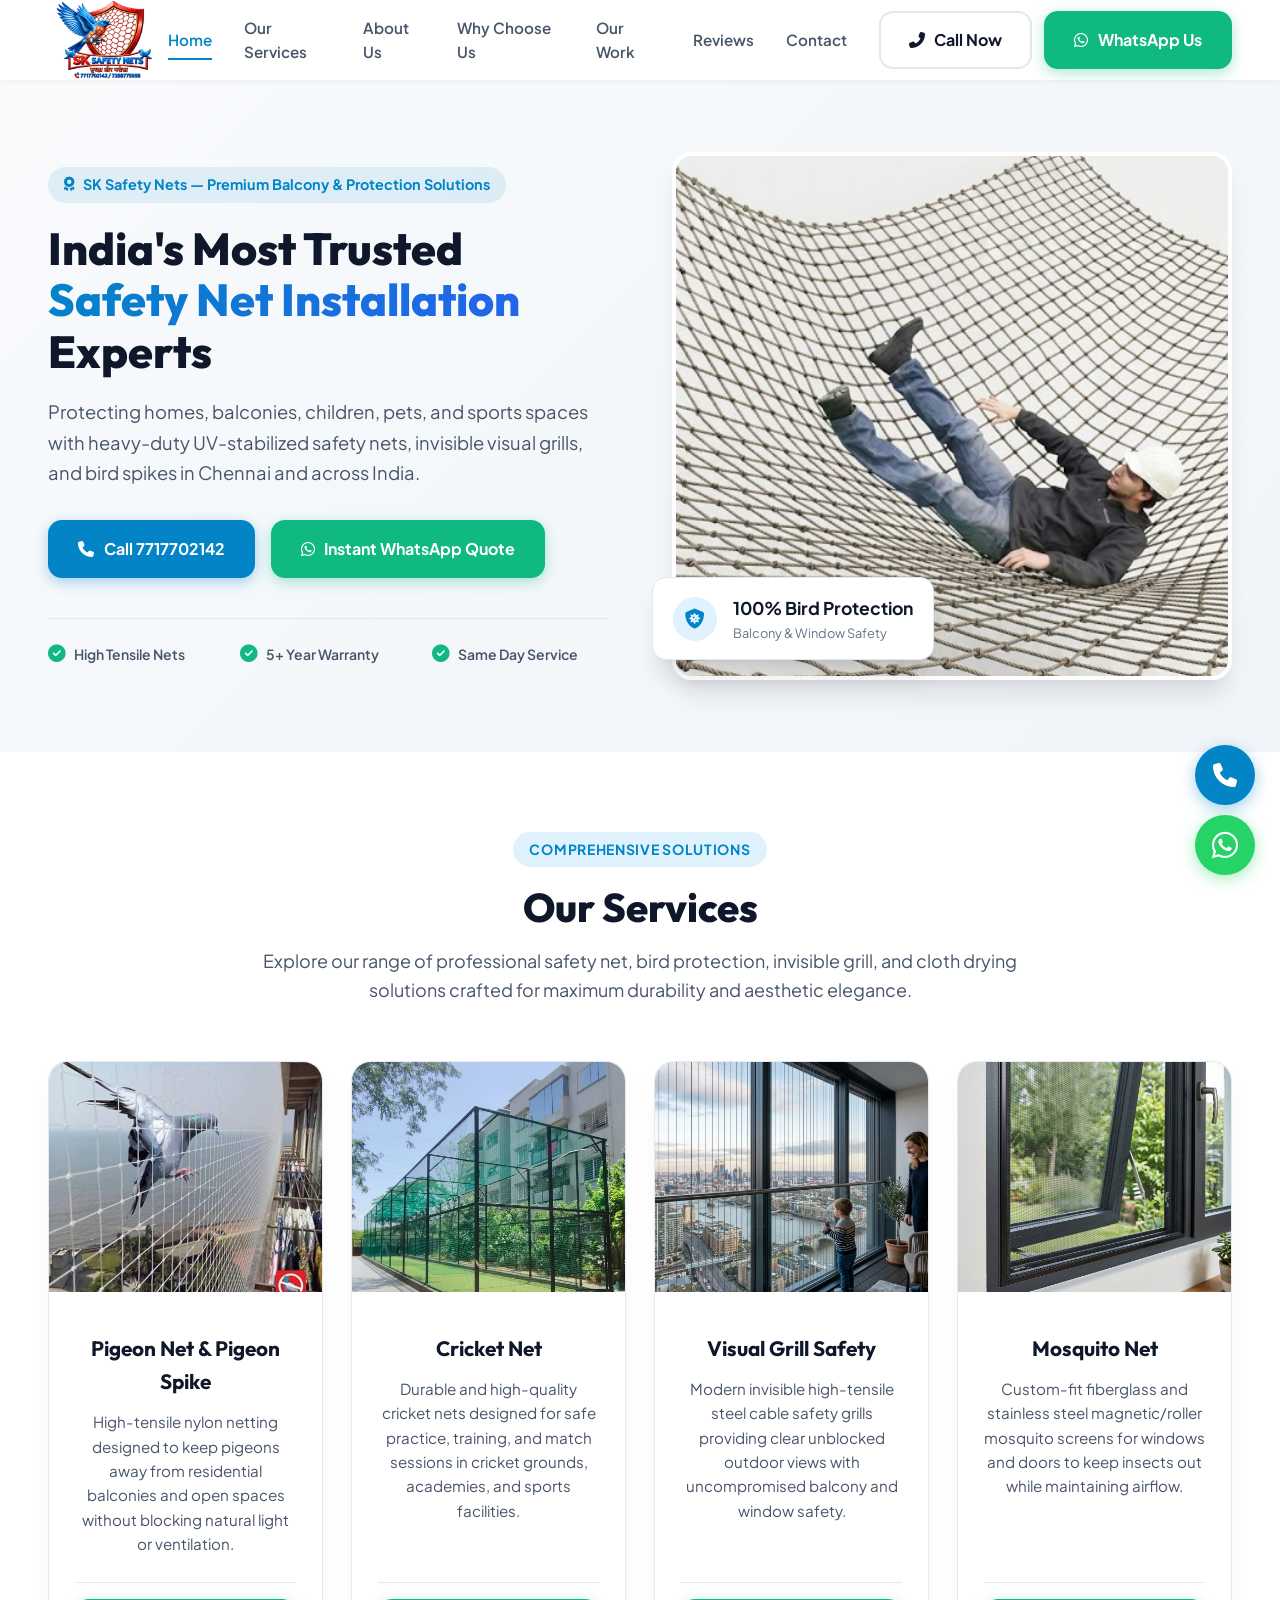
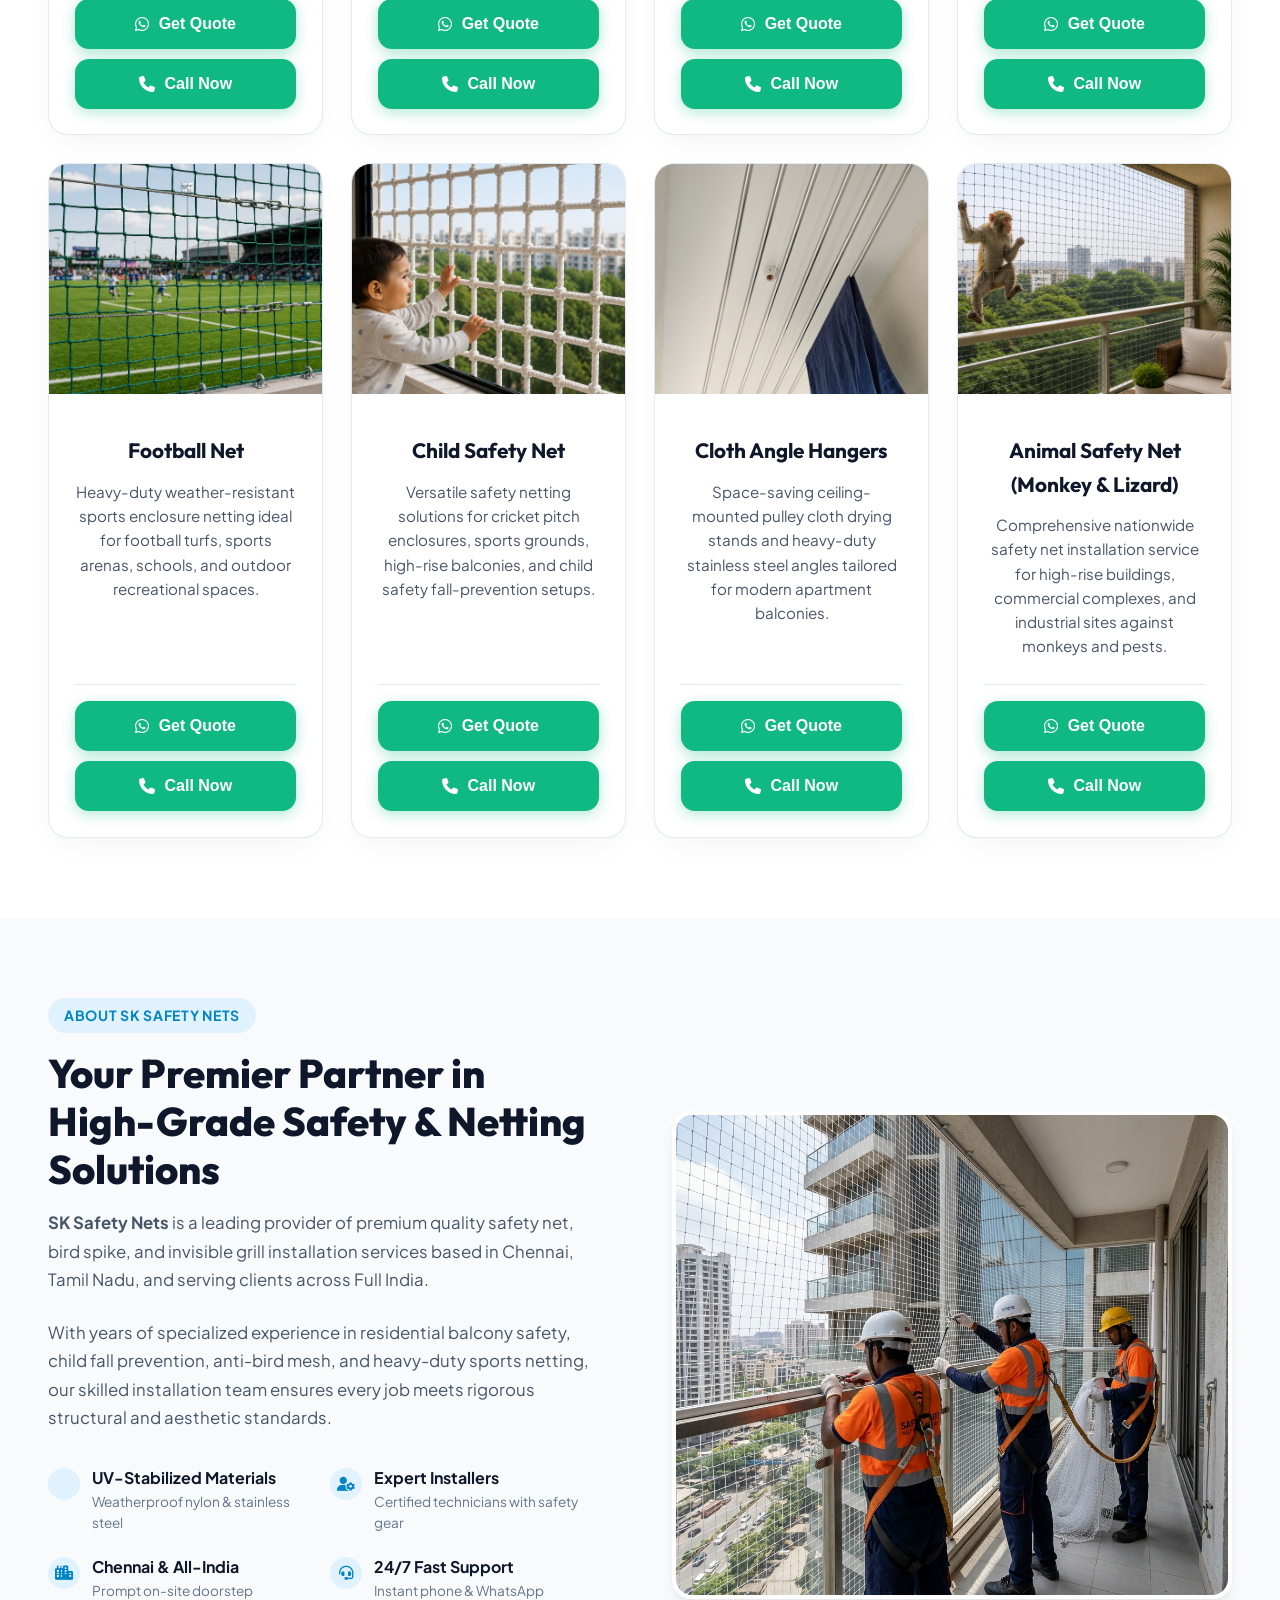
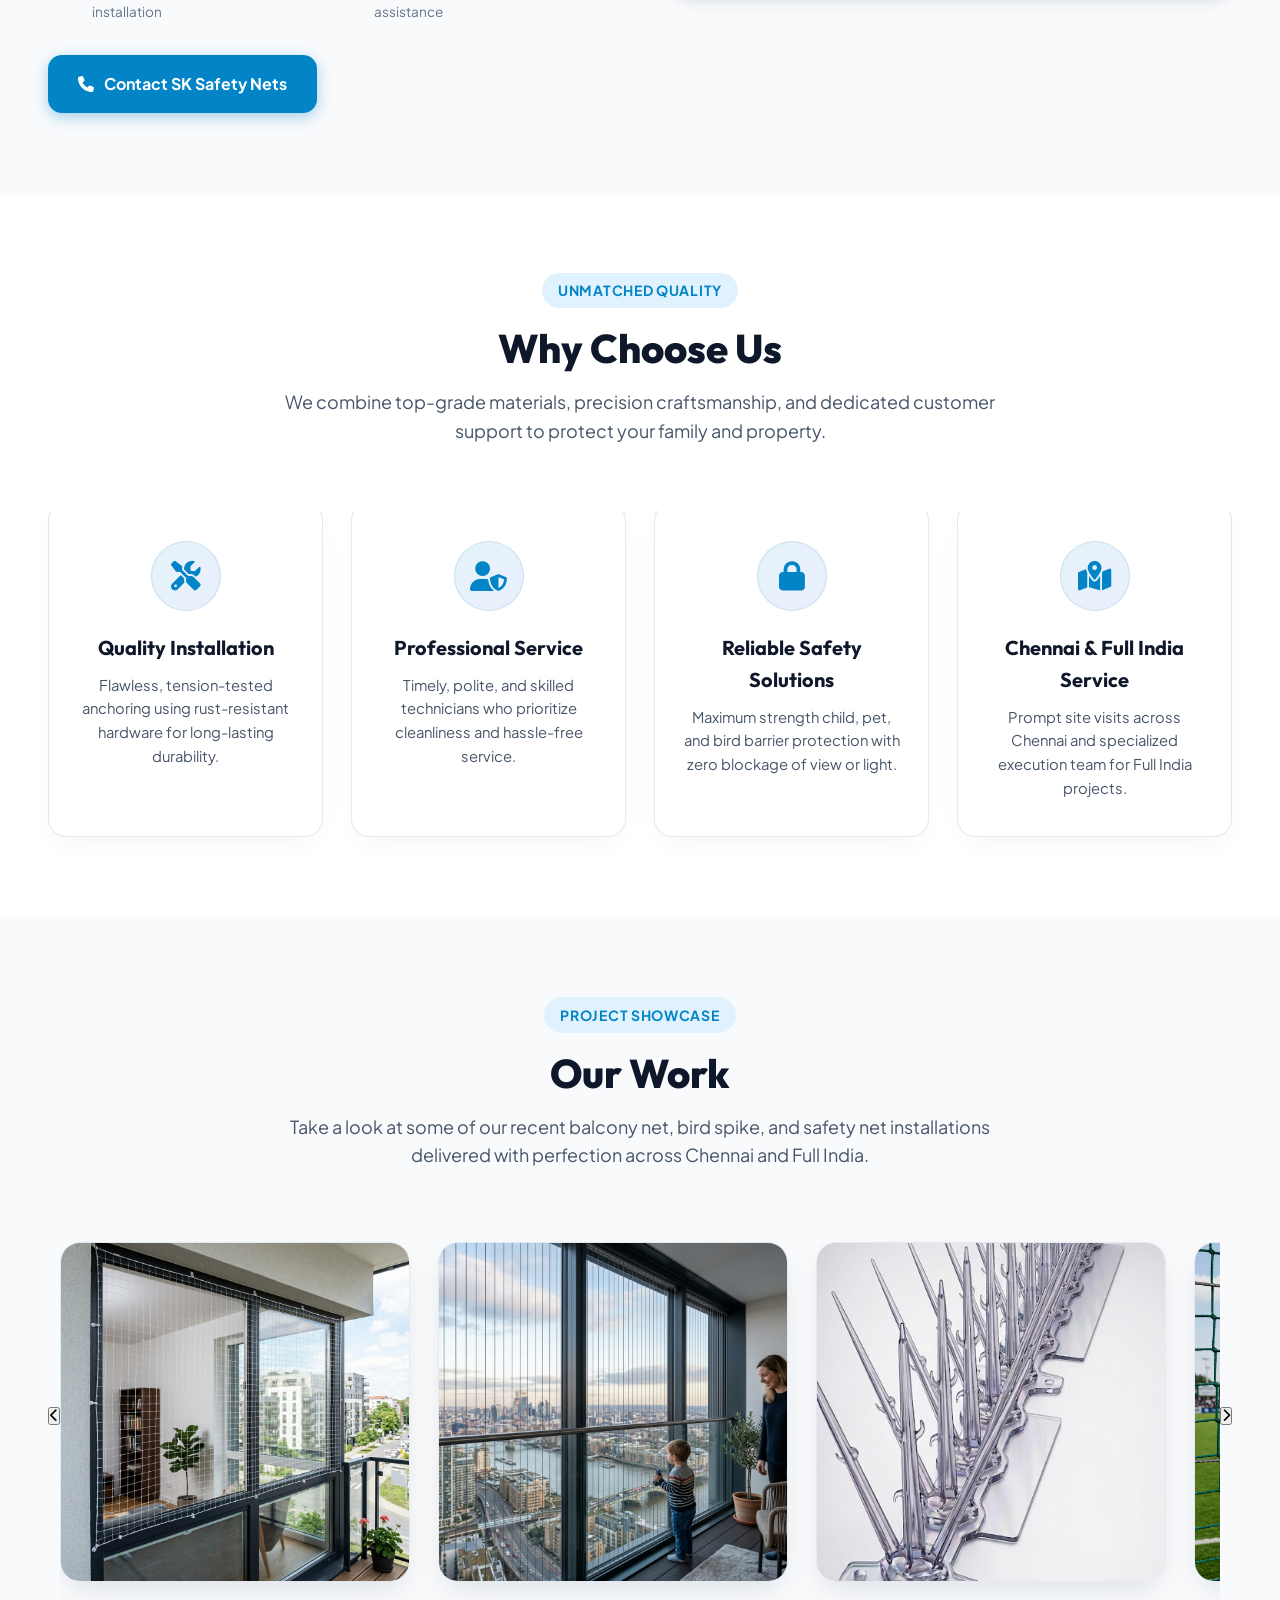
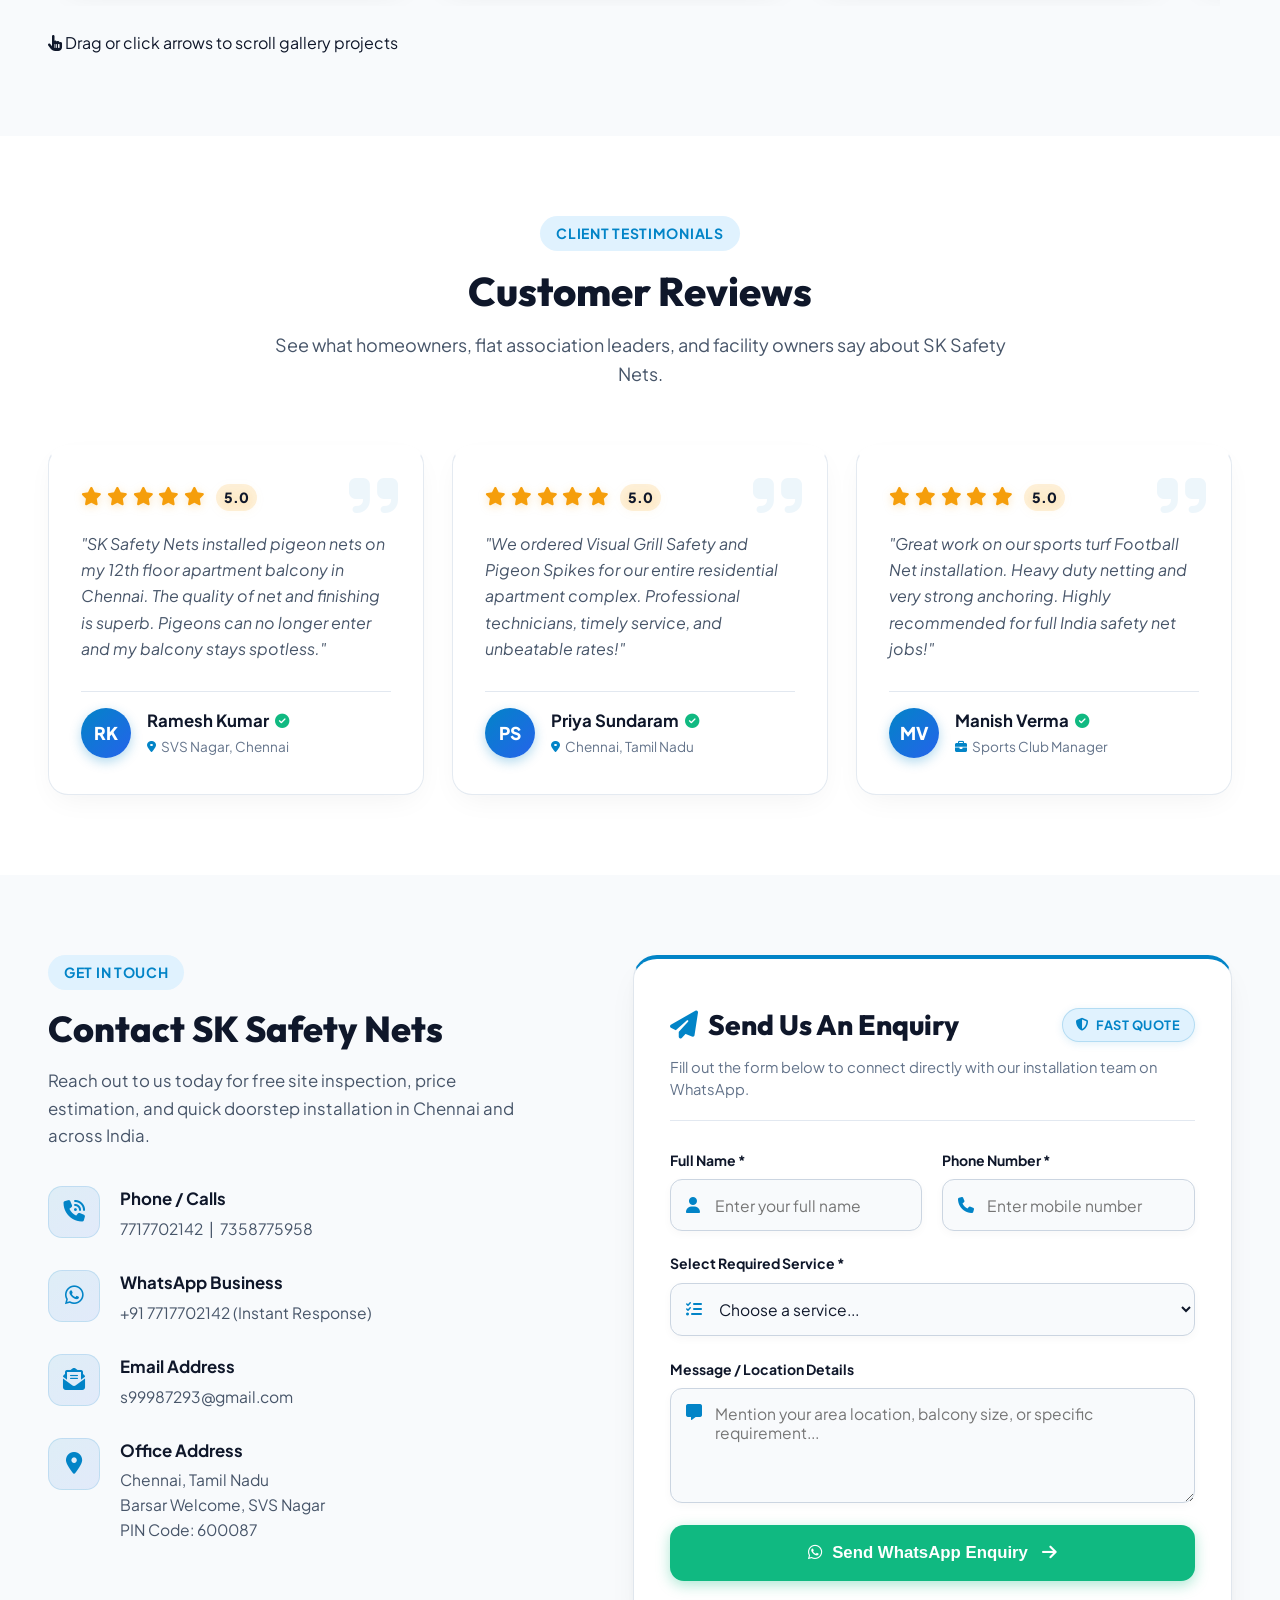
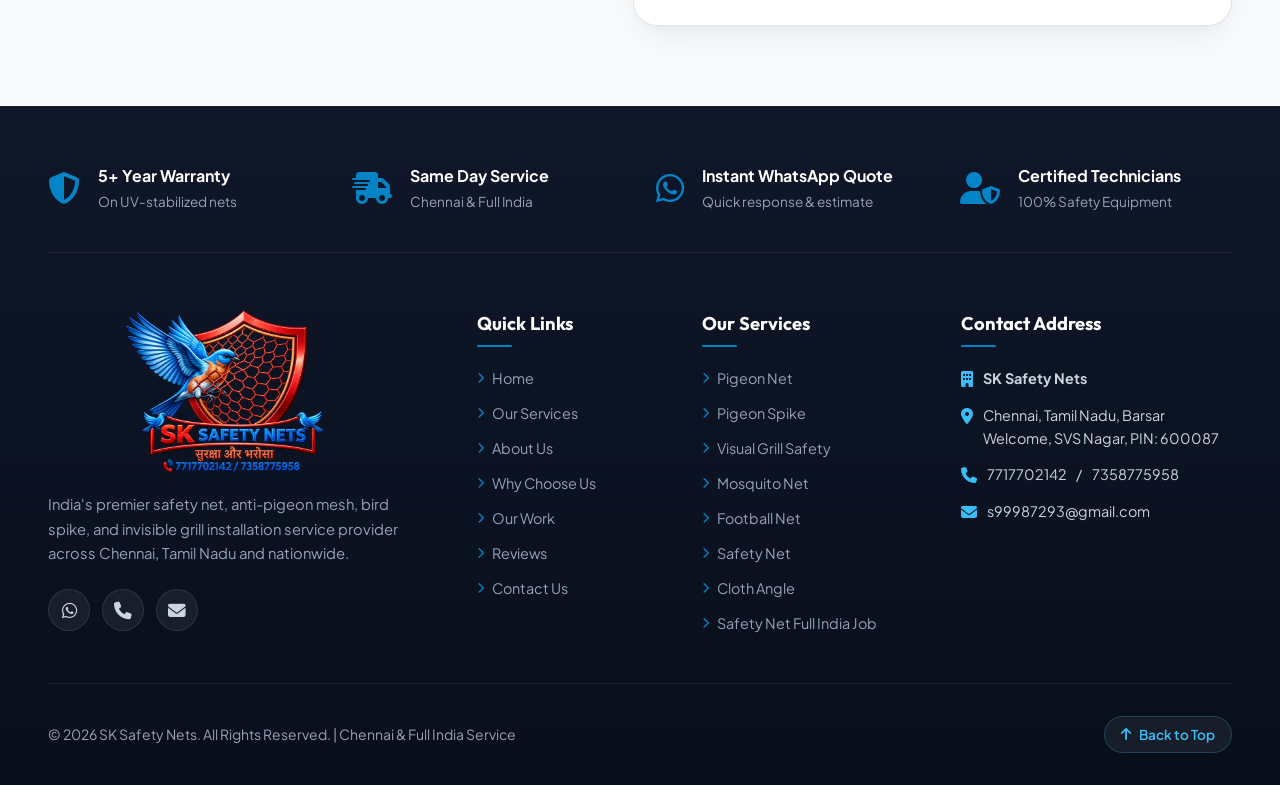
==== commit 9173edc0: "Updated website" ====
--- a/index.html
+++ b/index.html
@@ -24,31 +24,6 @@
 </head>
 
 <body>
-    <!-- Top Announcement / Contact Bar -->
-    <div class="header-topbar">
-        <div class="container-full topbar-content">
-            <div class="topbar-info">
-                <div class="topbar-item">
-                    <i class="fa-solid fa-location-dot"></i>
-                    <span>Chennai, Tamil Nadu | Service Across Full India</span>
-                </div>
-                <div class="topbar-item">
-                    <i class="fa-solid fa-envelope"></i>
-                    <a href="mailto:s99987293@gmail.com">s99987293@gmail.com</a>
-                </div>
-            </div>
-            <div class="topbar-info">
-                <div class="topbar-item">
-                    <i class="fa-solid fa-phone"></i>
-                    <a href="tel:7717702142">7717702142</a> /
-                    <a href="tel:7358775958">7358775958</a>
-                </div>
-                <span class="topbar-badge"><i class="fa-solid fa-shield-halved"></i> 100% Quality
-                    Guaranteed</span>
-            </div>
-        </div>
-    </div>
-
     <!-- Main Navigation Header -->
     <header class="main-header" id="mainHeader">
         <div class="container-full header-container">
@@ -124,7 +99,7 @@
 
             <div class="hero-image-wrapper">
                 <div class="hero-img-card">
-                    <img src="images/hero_bg.png" alt="SK Safety Nets Balcony Installation">
+                    <img src="images/safety.jpg" alt="SK Safety Nets Balcony Installation">
                 </div>
                 <div class="hero-floating-badge">
                     <div class="badge-icon">
@@ -517,7 +492,7 @@
                     </div>
 
                     <div class="gallery-item">
-                        <img src="images/spike.jpg" alt="Anti Pigeon Spikes">
+                        <img src="images/spike1.jpg" alt="Anti Pigeon Spikes">
                         <div class="gallery-overlay">
                             <span class="gallery-zoom-badge"><i class="fa-solid fa-magnifying-glass-plus"></i>
                                 Zoom</span>
--- a/style/style.css
+++ b/style/style.css
@@ -333,9 +333,9 @@
 }
 
 .site-logo {
-    width: 180px;
+    width: 120px;
     height: 80px;
-    max-width: 180px;
+    max-width: 120px;
     object-fit: contain;
     object-position: center;
     display: block;
@@ -405,8 +405,8 @@
 
 @media (max-width: 1200px) {
     .site-logo {
-        width: 160px;
-        max-width: 160px;
+        width: 105px;
+        max-width: 105px;
         height: 55px;
     }
 
@@ -431,8 +431,8 @@
     }
 
     .site-logo {
-        width: 160px;
-        max-width: 160px;
+        width: 105px;
+        max-width: 105px;
         height: 55px;
     }
 
@@ -477,9 +477,9 @@
     }
 
     .site-logo {
-        width: 140px;
-        max-width: 140px;
-        height: 48px;
+        width: 105px;
+        max-width: 105px;
+        height: 70px;
     }
 
     .nav-menu {
@@ -493,6 +493,42 @@
         font-size: 0.82rem;
     }
 
+    .btn {
+        white-space: normal;
+        text-align: center;
+    }
+
+    .hero-company-tag {
+        align-items: flex-start;
+        font-size: 0.78rem;
+        line-height: 1.35;
+    }
+
+    .hero-img-card img {
+        height: 290px;
+    }
+
+    .hero-floating-badge {
+        position: relative;
+        left: 0;
+        right: auto;
+        bottom: auto;
+        margin: -1rem 1rem 0;
+        padding: 0.8rem 1rem;
+    }
+
+    .badge-text strong {
+        font-size: 0.95rem;
+    }
+
+    .contact-info-title {
+        font-size: 1.9rem;
+    }
+
+    .contact-form-title {
+        font-size: 1.45rem;
+    }
+
     .mobile-toggle {
         font-size: 1.4rem;
         padding: 0.35rem;
@@ -501,9 +537,9 @@
 
 @media (max-width: 400px) {
     .site-logo {
-        width: 125px;
-        max-width: 125px;
-        height: 45px;
+        width: 95px;
+        max-width: 95px;
+        height: 64px;
     }
 
     .btn-whatsapp {
@@ -685,6 +721,54 @@
 
     .hero-img-card img {
         height: 380px;
+    }
+}
+
+@media (max-width: 768px) {
+    .hero-section {
+        padding: 3.5rem 0;
+    }
+
+    .hero-title {
+        font-size: clamp(2.15rem, 9vw, 3rem);
+    }
+
+    .hero-description {
+        font-size: 1rem;
+    }
+
+    .hero-actions {
+        align-items: stretch;
+        width: 100%;
+    }
+
+    .hero-actions .btn {
+        flex: 1 1 220px;
+    }
+
+    .hero-features {
+        grid-template-columns: 1fr;
+        gap: 0.75rem;
+    }
+
+    .hero-floating-badge {
+        left: 10px;
+        right: 10px;
+        width: auto;
+    }
+
+    .gallery-slider-outer {
+        gap: 0.5rem;
+    }
+
+    .gallery-control-btn {
+        flex: 0 0 40px;
+        width: 40px;
+        height: 40px;
+    }
+
+    .contact-form-card {
+        padding: 2rem 1.25rem;
     }
 }
 
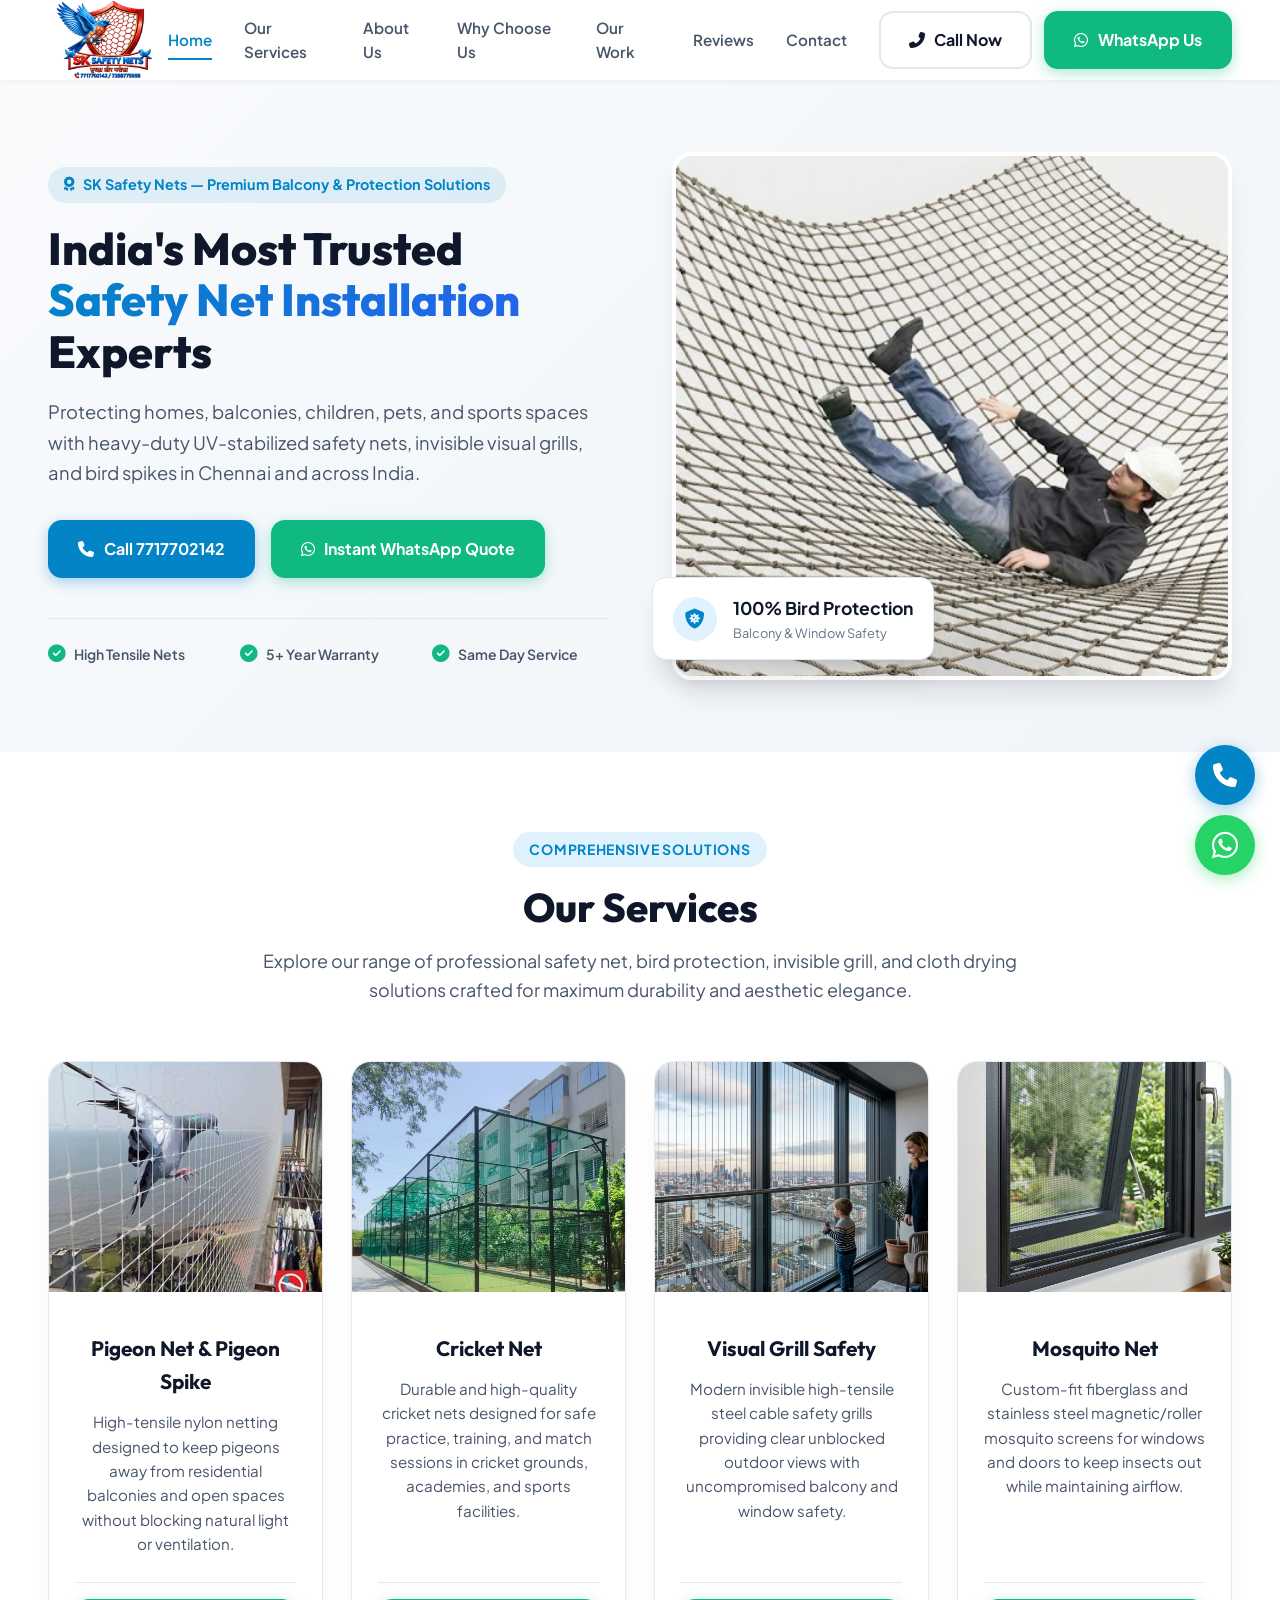
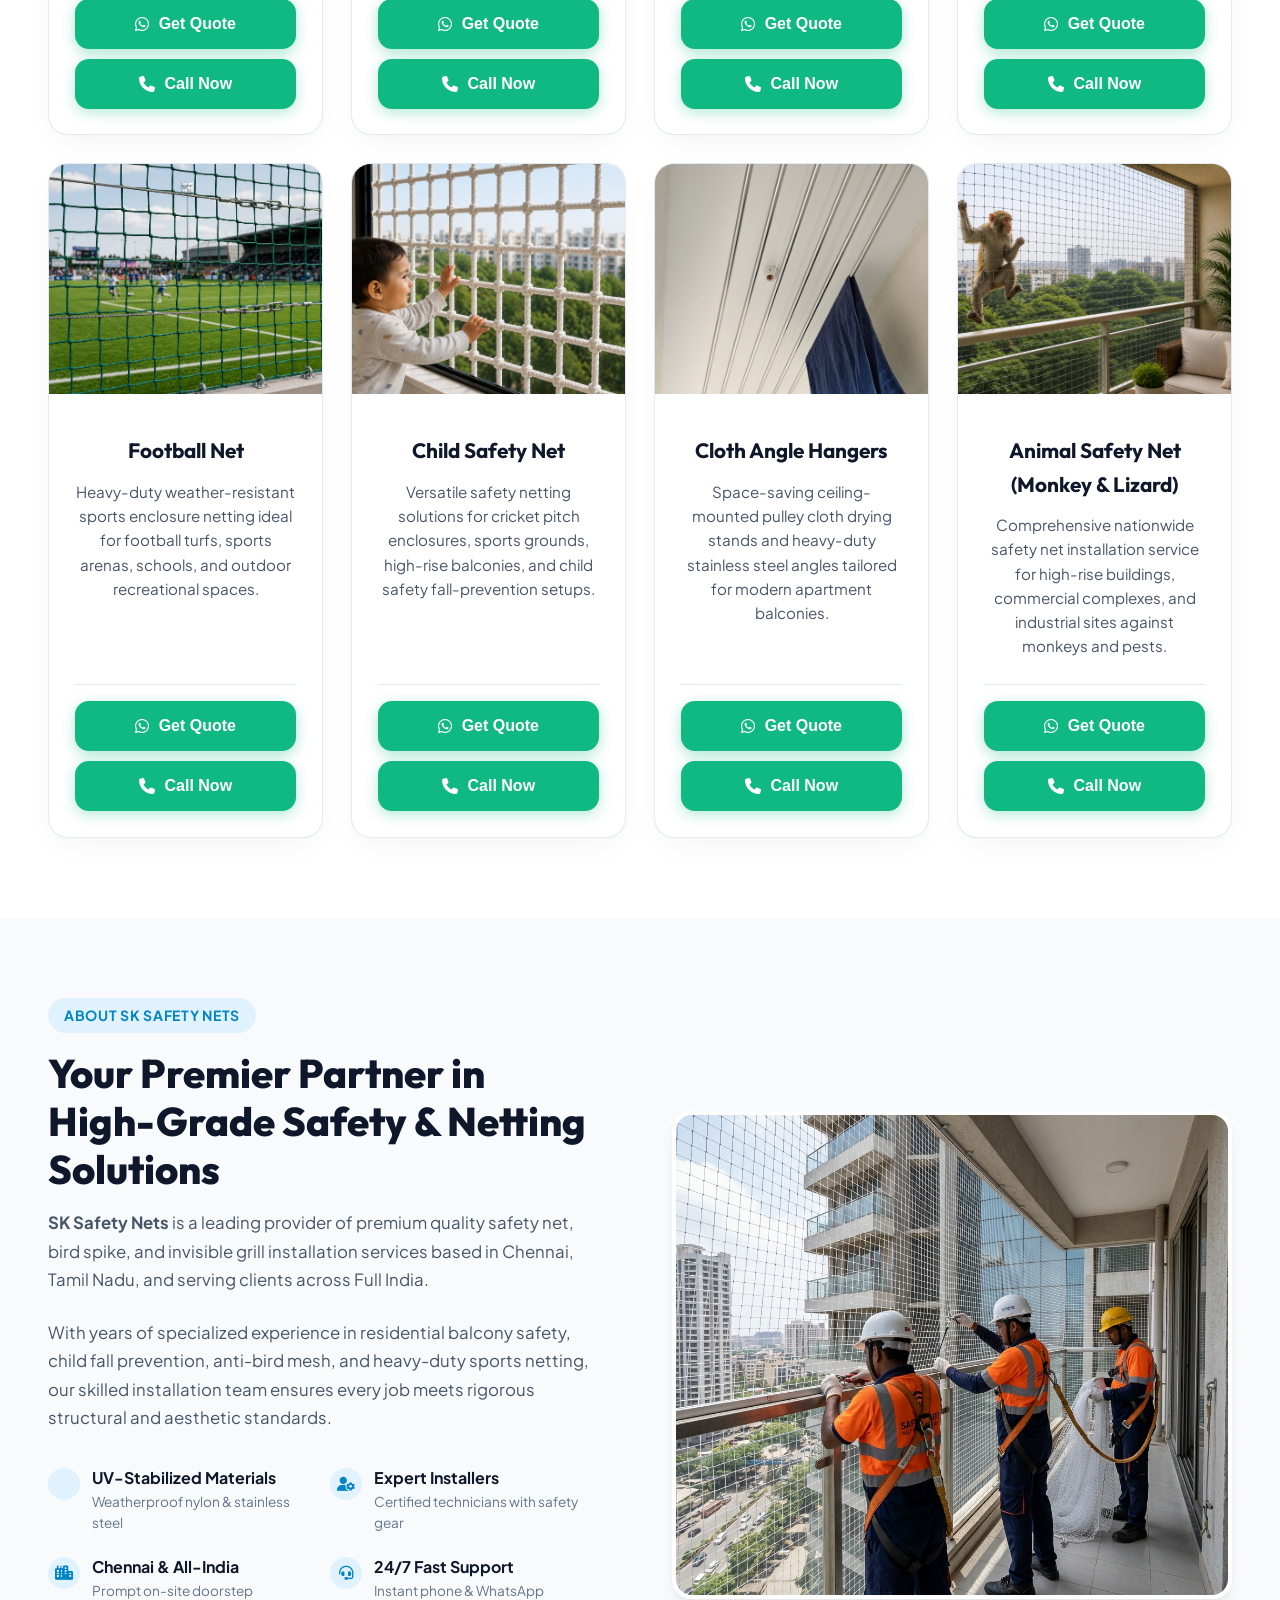
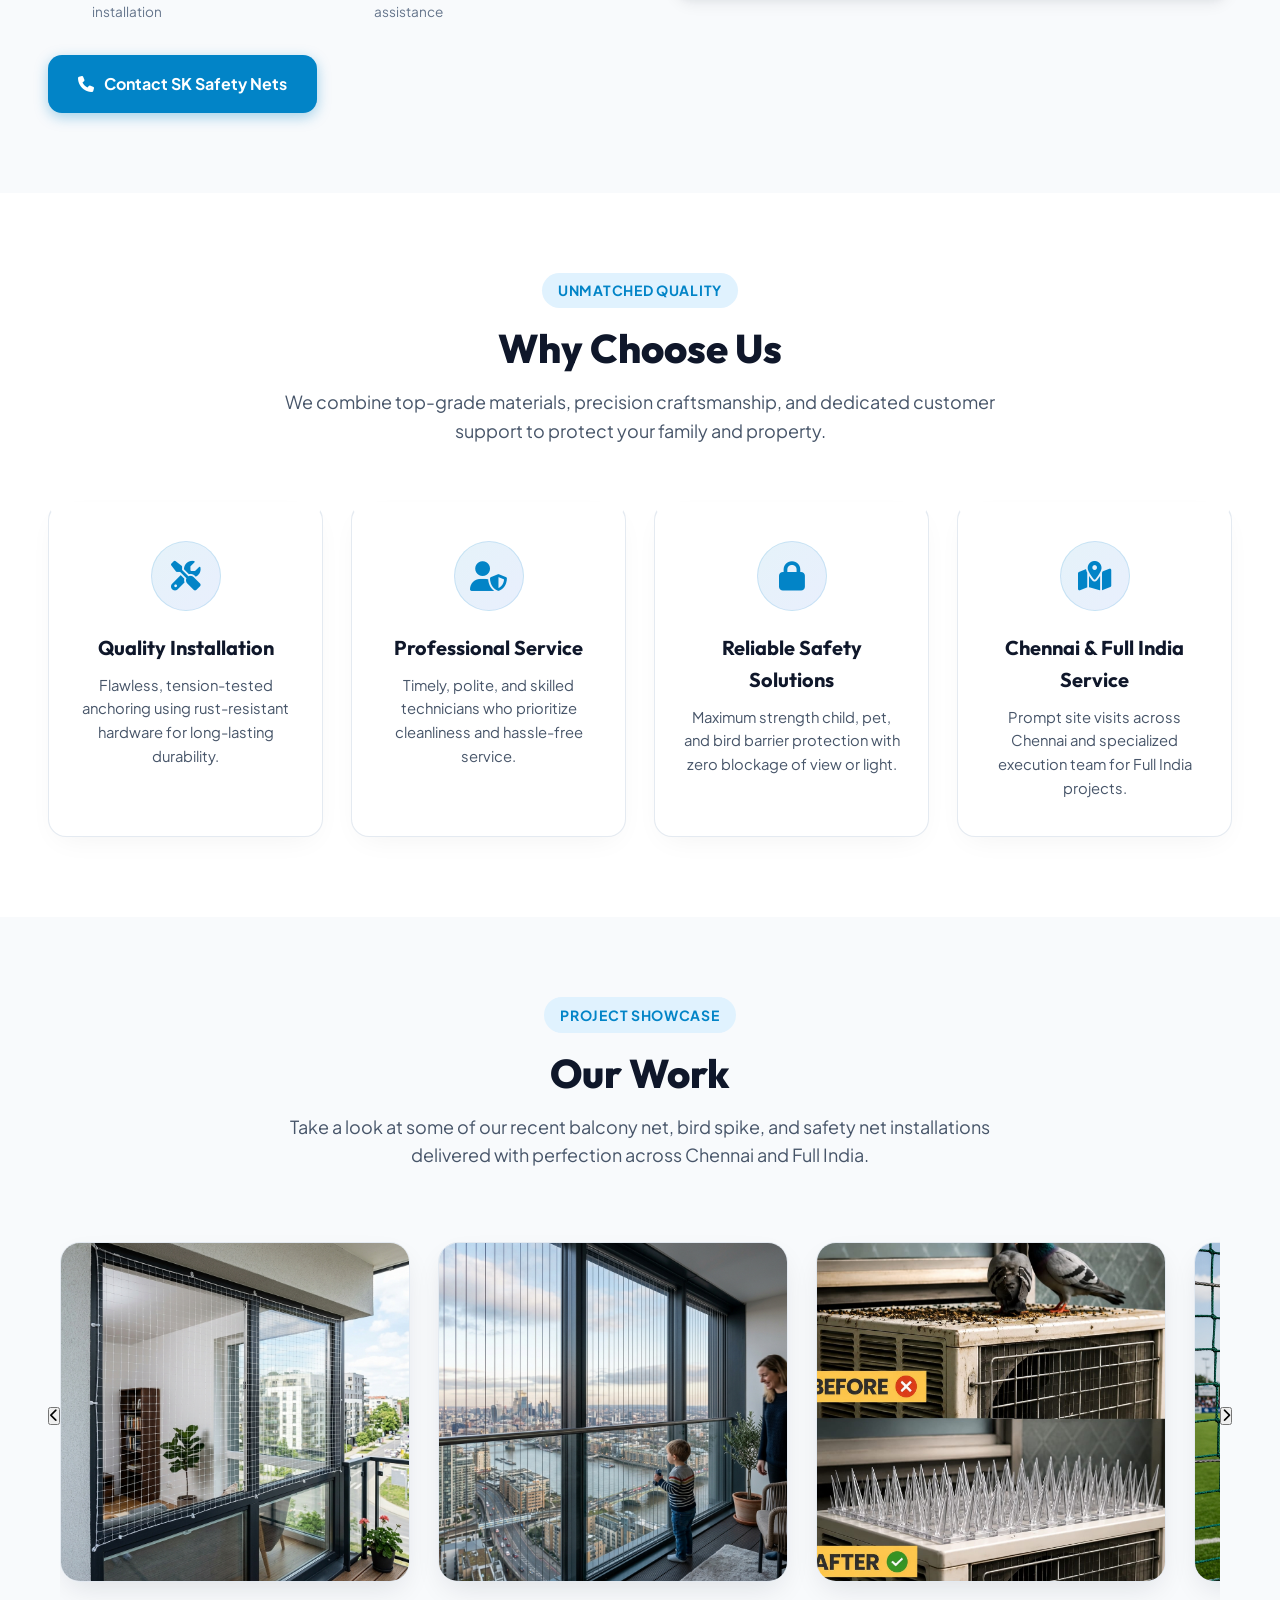
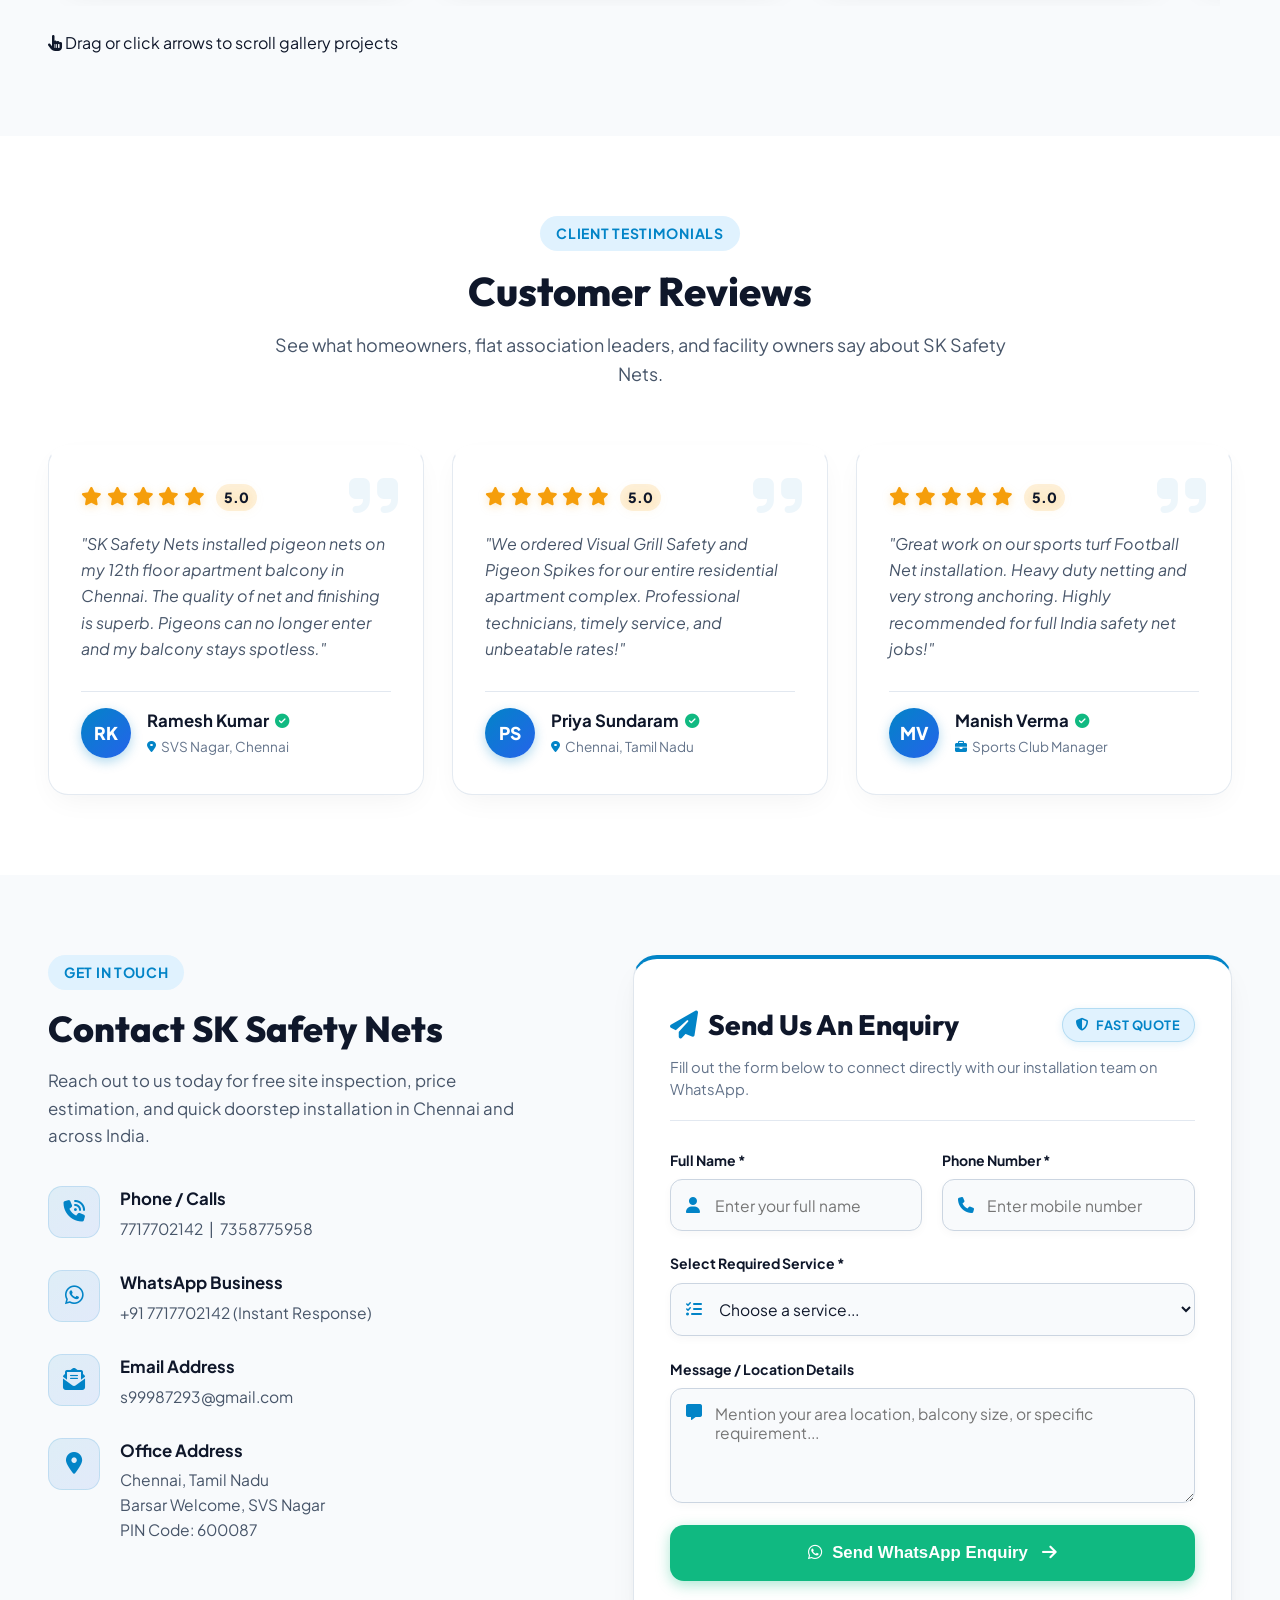
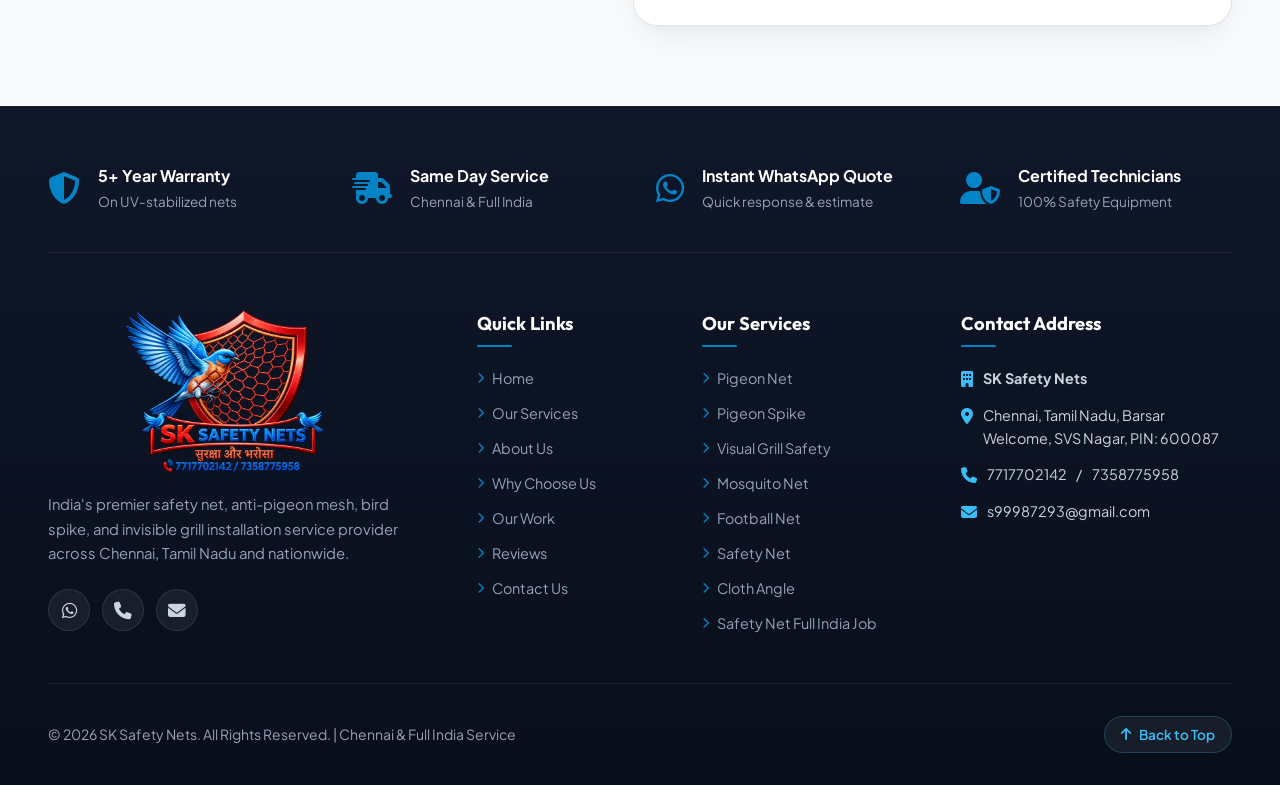
==== commit 62d3b726: "Updated website" ====
--- a/index.html
+++ b/index.html
@@ -492,7 +492,7 @@
                     </div>
 
                     <div class="gallery-item">
-                        <img src="images/spike1.jpg" alt="Anti Pigeon Spikes">
+                        <img src="images/spike3.jpg" alt="Anti Pigeon Spikes">
                         <div class="gallery-overlay">
                             <span class="gallery-zoom-badge"><i class="fa-solid fa-magnifying-glass-plus"></i>
                                 Zoom</span>
--- a/style/style.css
+++ b/style/style.css
@@ -204,8 +204,9 @@
 
 .btn-primary:hover {
     background-color: #0270ad;
+    border-color: #f59e0b;
     transform: translateY(-2px);
-    box-shadow: 0 8px 20px rgba(2, 132, 199, 0.45);
+    box-shadow: 0 0 0 2px #f59e0b, 0 8px 20px rgba(2, 132, 199, 0.45);
 }
 
 .btn-whatsapp {
@@ -216,8 +217,9 @@
 
 .btn-whatsapp:hover {
     background-color: var(--accent-green-hover);
+    border-color: #86efac;
     transform: translateY(-2px);
-    box-shadow: 0 8px 20px rgba(16, 185, 129, 0.45);
+    box-shadow: 0 0 0 2px #86efac, 0 8px 20px rgba(16, 185, 129, 0.45);
 }
 
 .btn-call {
@@ -229,8 +231,9 @@
 .btn-call:hover {
     background-color: var(--accent-green-hover);
     color: var(--bg-white);
+    border-color: #7dd3fc;
     transform: translateY(-2px);
-    box-shadow: 0 8px 20px rgba(16, 185, 129, 0.45);
+    box-shadow: 0 0 0 2px #7dd3fc, 0 8px 20px rgba(16, 185, 129, 0.45);
 }
 
 .btn-outline {
@@ -243,10 +246,26 @@
     border-color: var(--accent-cyan);
     color: var(--accent-cyan);
     background-color: rgba(2, 132, 199, 0.05);
+    box-shadow: 0 0 0 2px var(--accent-cyan);
 }
 
 .btn-full {
     width: 100%;
+}
+
+.mobile-toggle:hover {
+    color: var(--accent-cyan);
+    border-color: var(--accent-cyan);
+}
+
+.gallery-control-btn:hover {
+    border-color: var(--accent-cyan);
+    color: var(--accent-cyan);
+}
+
+.modal-close:hover {
+    border-color: #f59e0b;
+    color: #f59e0b;
 }
 
 
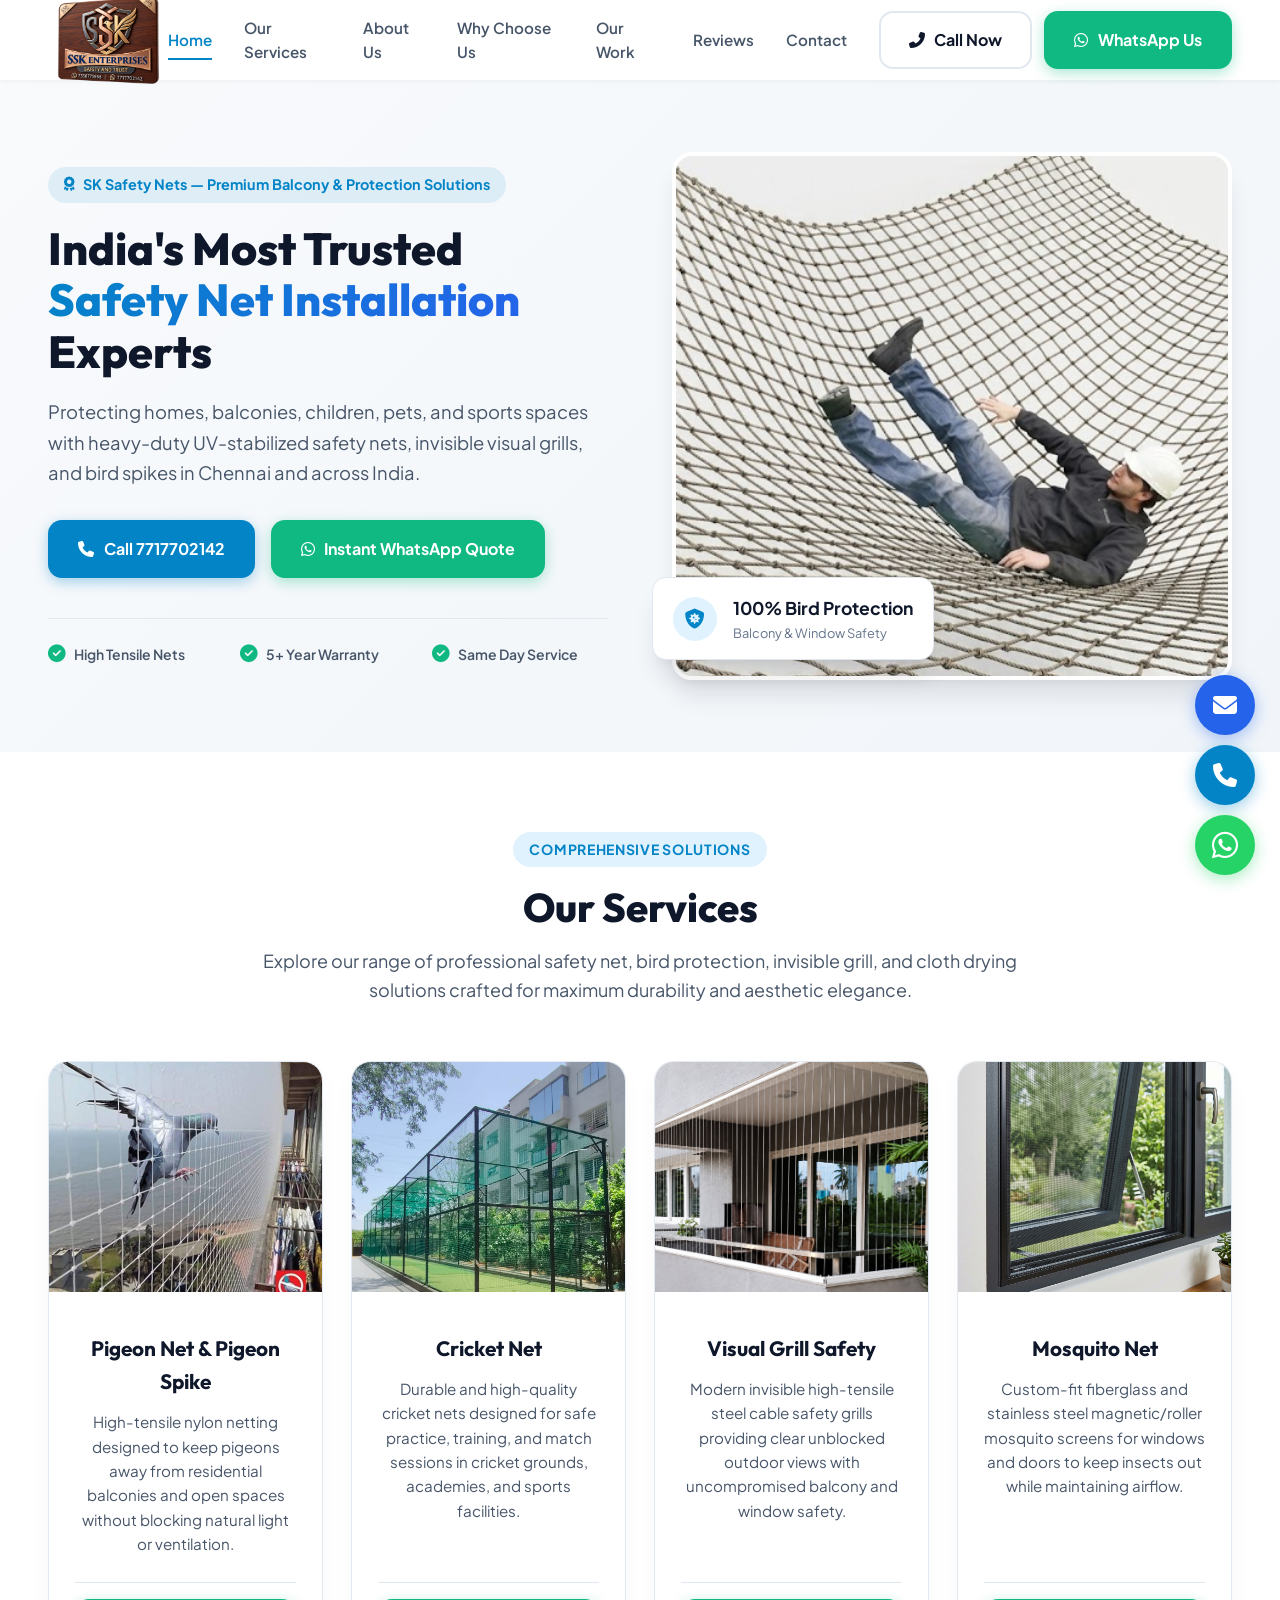
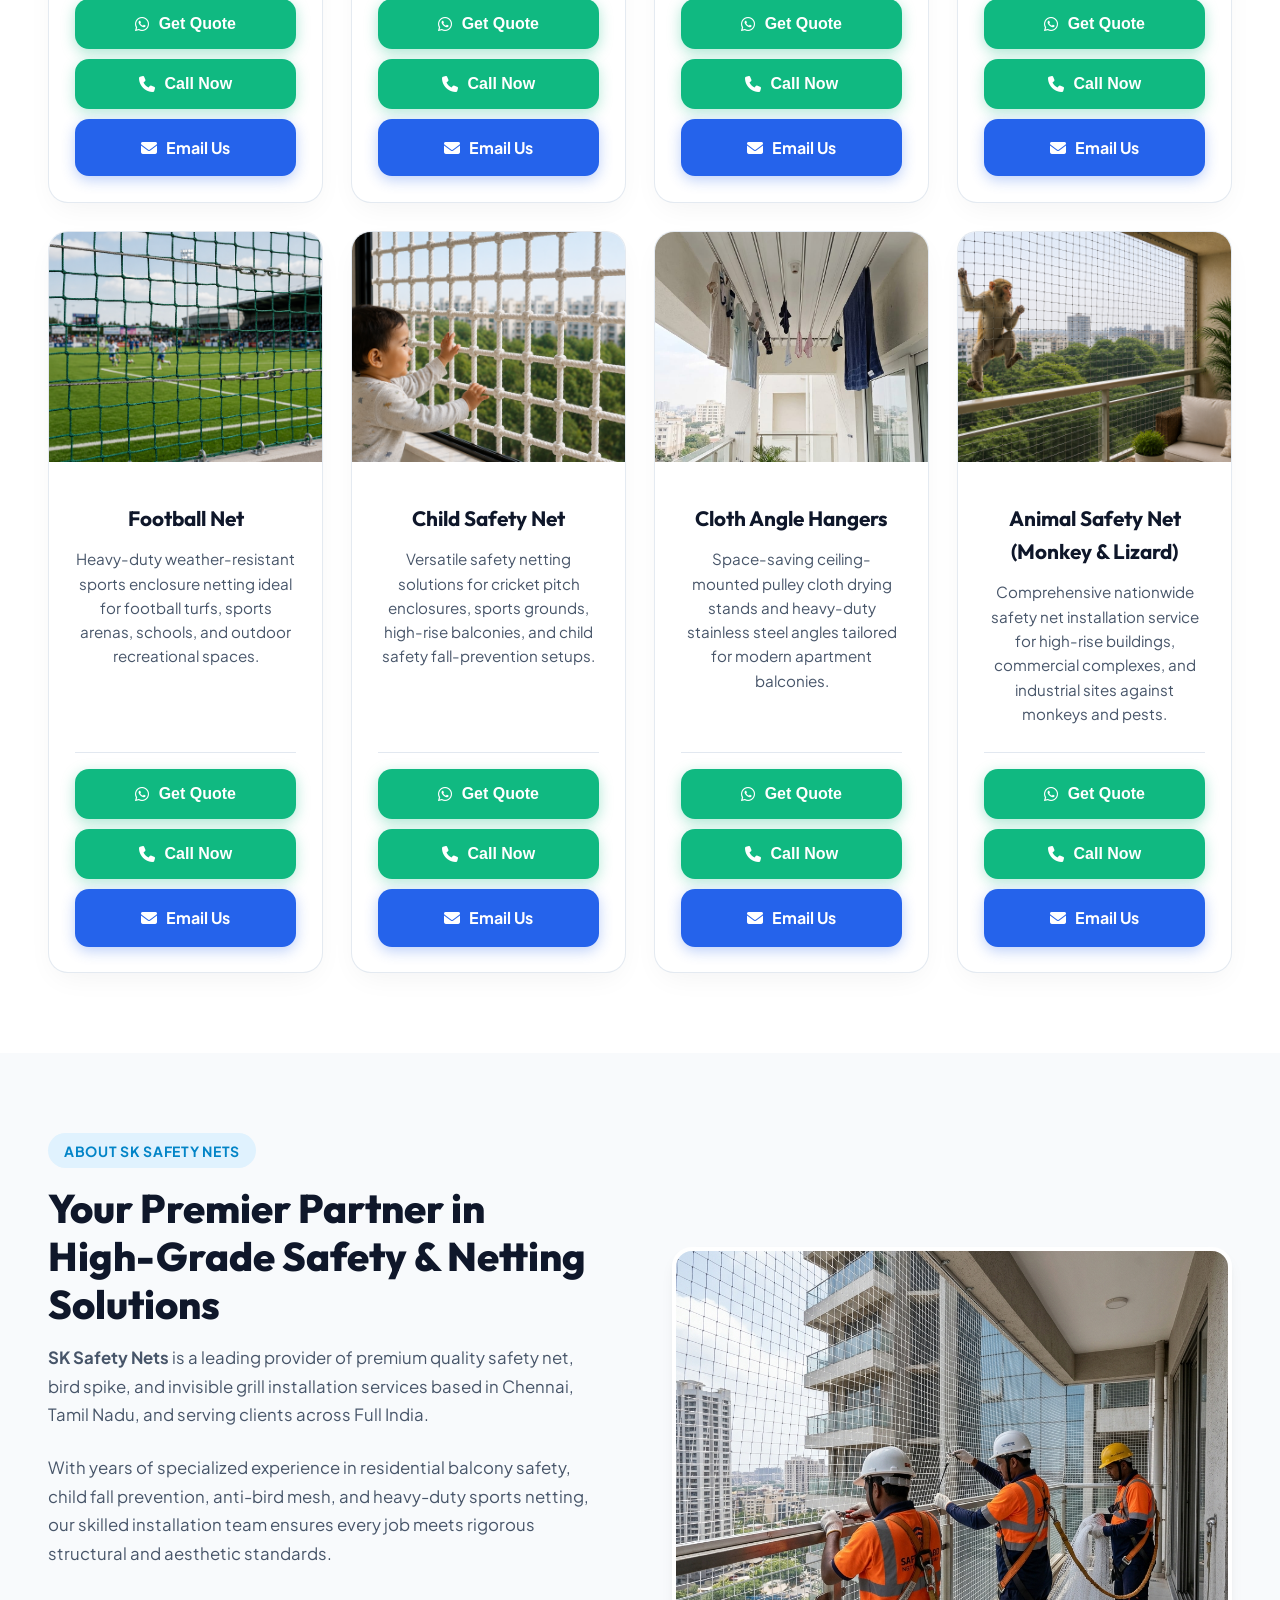
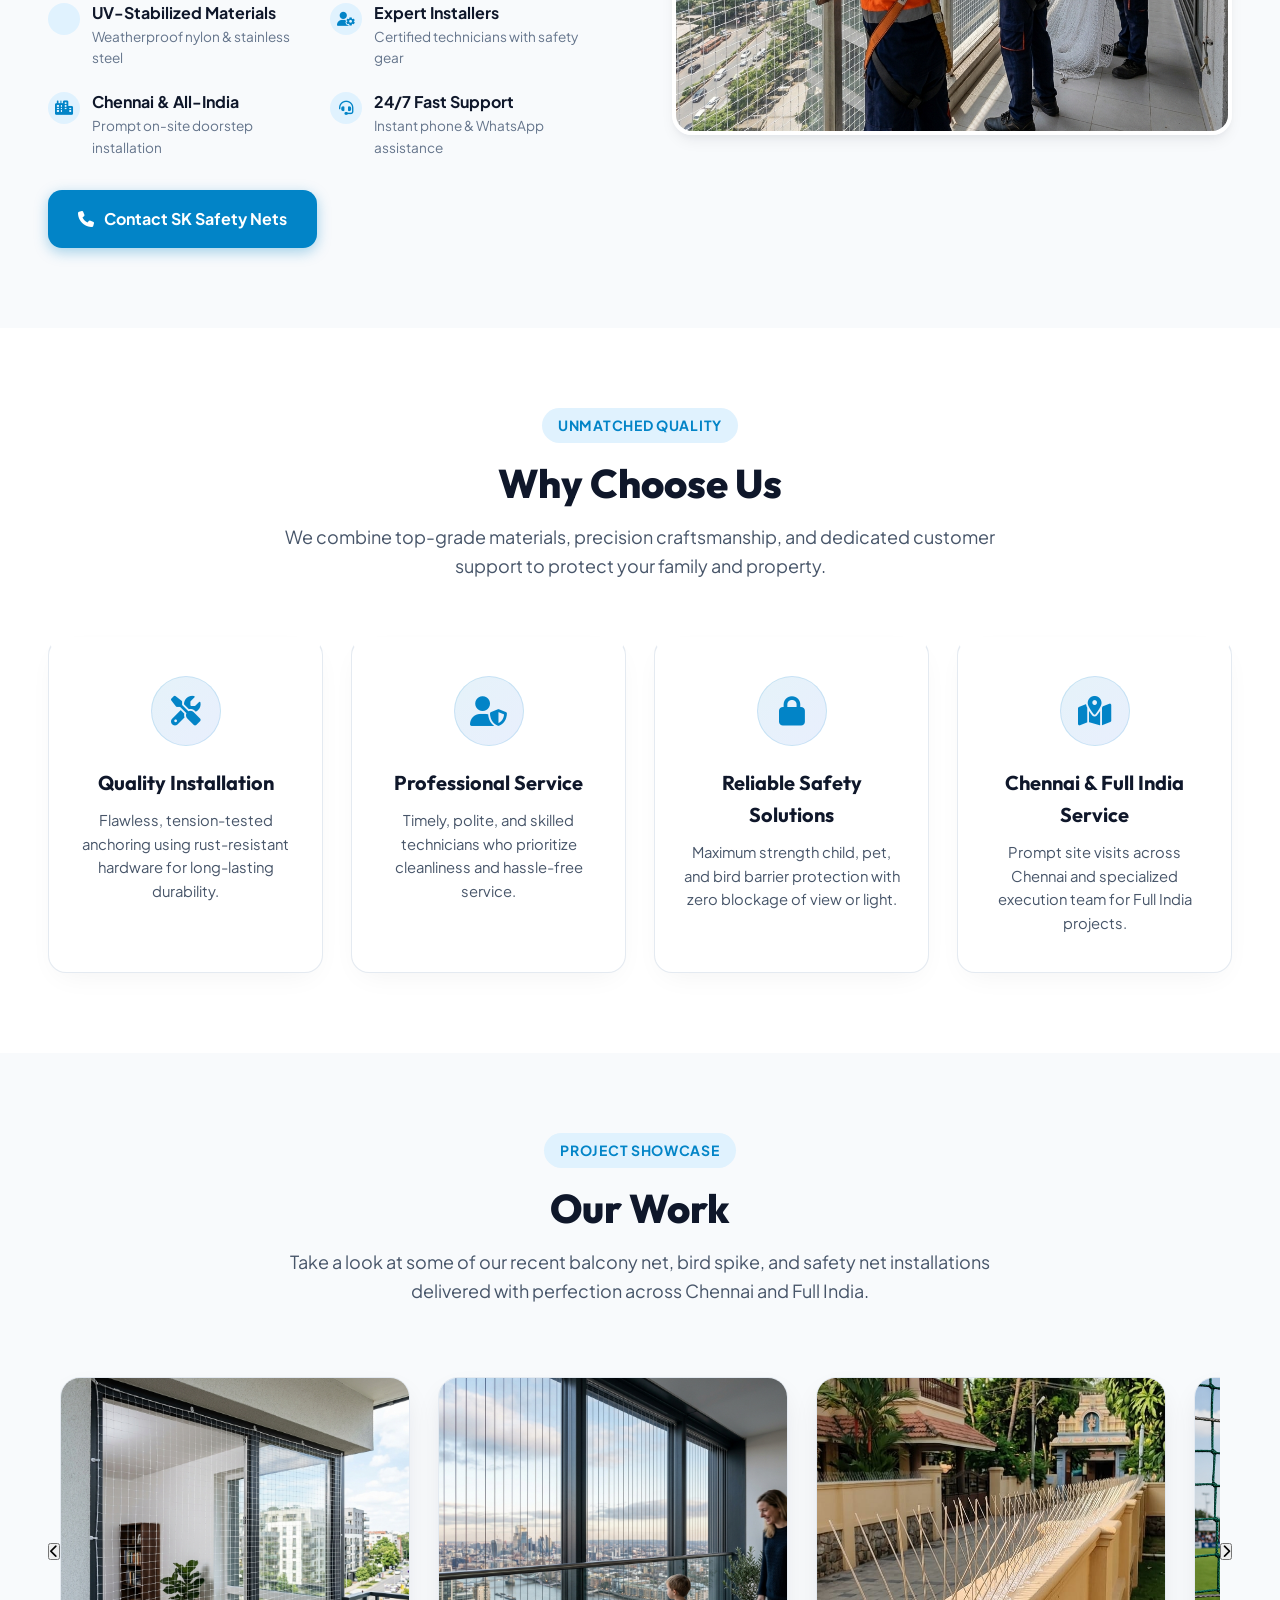
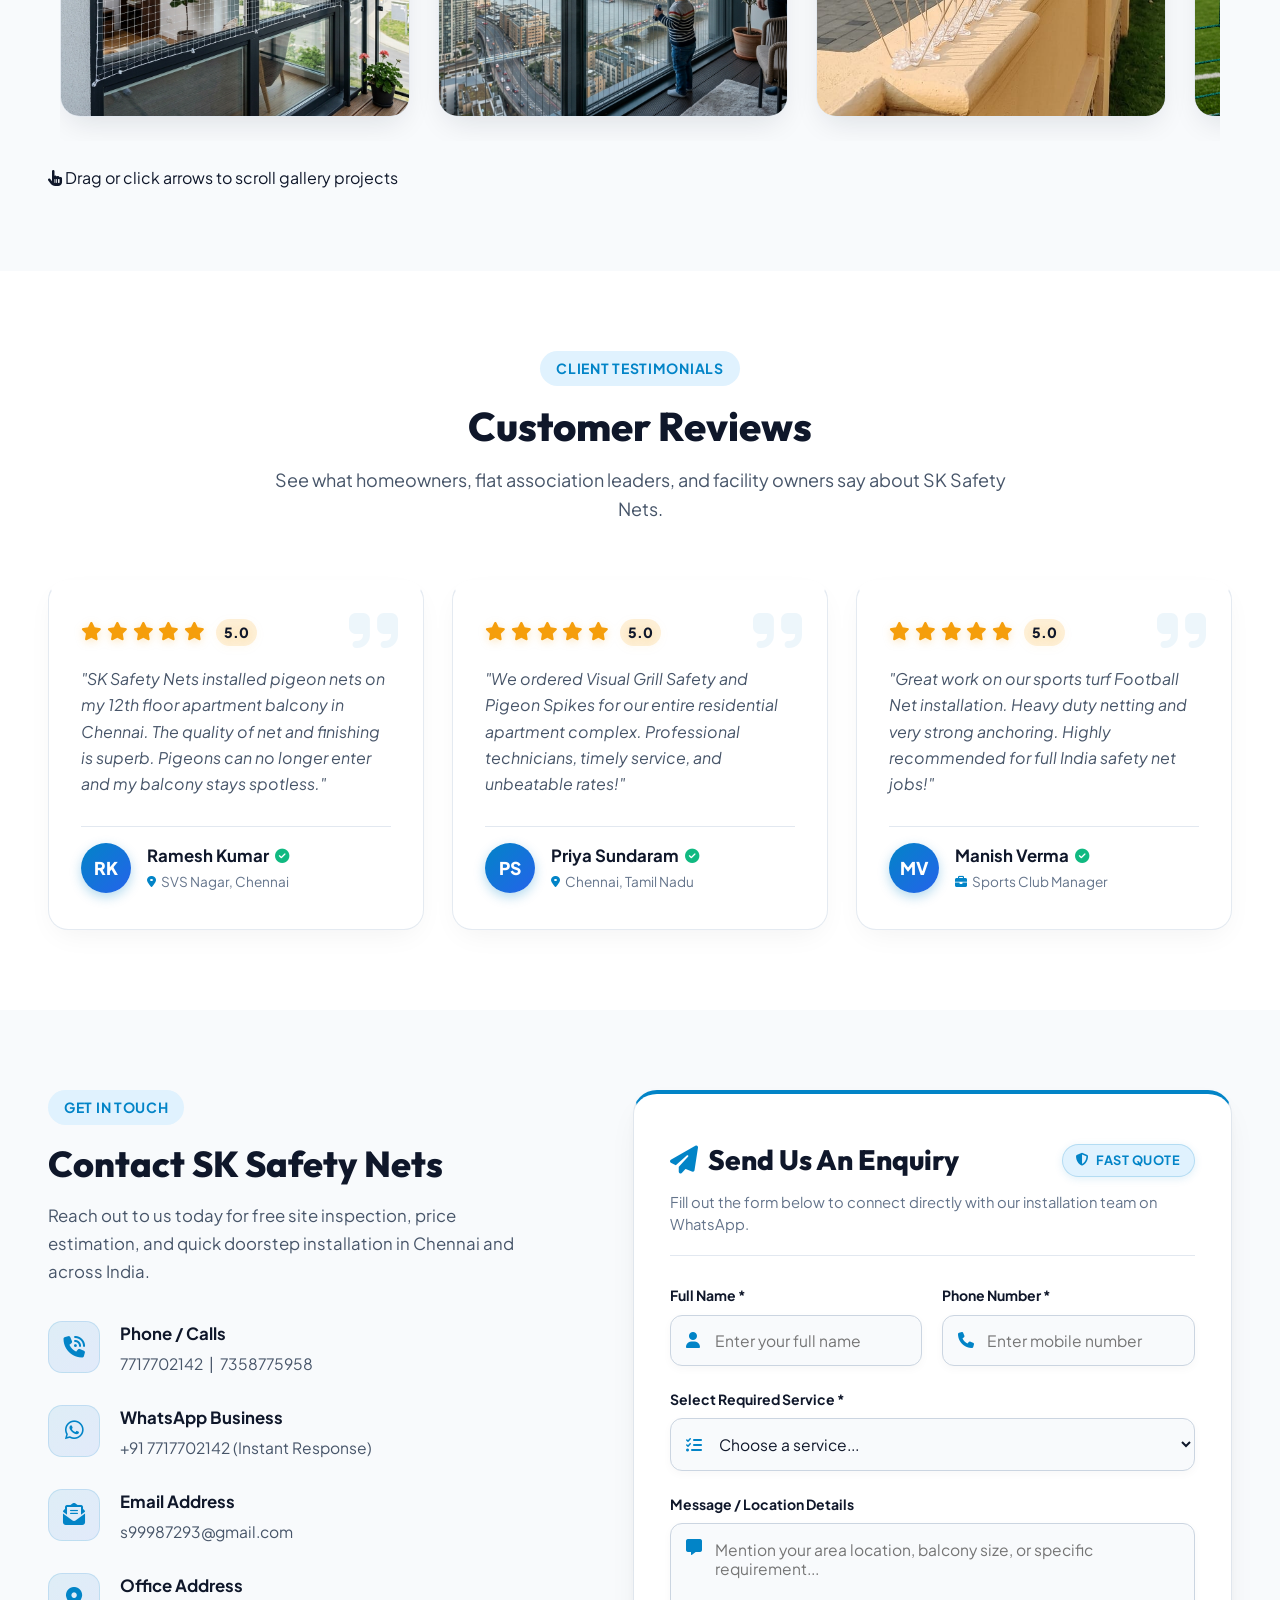
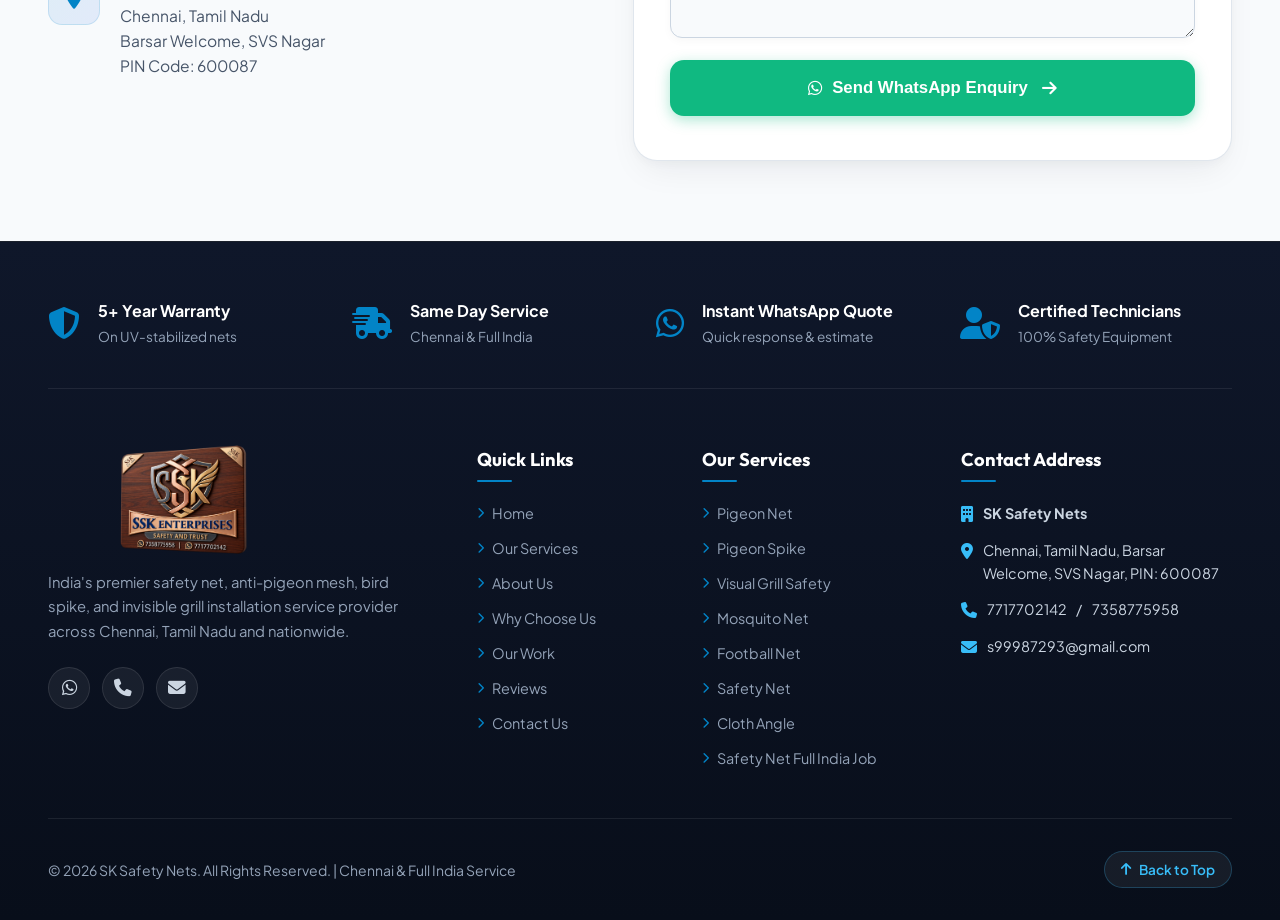
==== commit eb3c6fa1: "Update website" ====
--- a/index.html
+++ b/index.html
@@ -28,10 +28,11 @@
     <header class="main-header" id="mainHeader">
         <div class="container-full header-container">
             <a href="index.html" class="brand-logo">
-                <img src="images/logo.jpg" alt="SK Safety Nets Logo" class="site-logo">
+                <img src="images/sk.jpg" alt="SK Safety Nets Logo" class="site-logo"
+                    style="width: 200px; height: auto;">
             </a>
 
-            <nav class="nav-menu" id="navMenu">
+            <nav class=" nav-menu" id="navMenu">
                 <a href="index.html" class="nav-link active">Home</a>
                 <a href="services.html" class="nav-link">Our Services</a>
                 <a href="about.html" class="nav-link">About Us</a>
@@ -148,6 +149,9 @@
                             <button class="btn btn-call btn-full" onclick="window.location.href='tel:7717702142'">
                                 <i class="fa-solid fa-phone"></i> Call Now
                             </button>
+                            <a class="btn btn-email btn-full" href="mailto:s99987293@gmail.com">
+                                <i class="fa-solid fa-envelope"></i> Email Us
+                            </a>
                         </div>
                     </div>
                 </div>
@@ -173,6 +177,9 @@
                             <button class="btn btn-call btn-full" onclick="window.location.href='tel:7717702142'">
                                 <i class="fa-solid fa-phone"></i> Call Now
                             </button>
+                            <a class="btn btn-email btn-full" href="mailto:s99987293@gmail.com">
+                                <i class="fa-solid fa-envelope"></i> Email Us
+                            </a>
 
                         </div>
                     </div>
@@ -183,7 +190,7 @@
                 <!-- Service Card 3 -->
                 <div class="service-card">
                     <div class="service-card-top">
-                        <img src="images/visual_grill_safety.png" alt="Visual Grill Safety">
+                        <img src="images/grill.jpg" alt="Visual Grill Safety">
                     </div>
                     <div class="service-card-body">
                         <h3 class="service-name">Visual Grill Safety</h3>
@@ -199,6 +206,9 @@
                             <button class="btn btn-call btn-full" onclick="window.location.href='tel:7717702142'">
                                 <i class="fa-solid fa-phone"></i> Call Now
                             </button>
+                            <a class="btn btn-email btn-full" href="mailto:s99987293@gmail.com">
+                                <i class="fa-solid fa-envelope"></i> Email Us
+                            </a>
                         </div>
                     </div>
                 </div>
@@ -222,6 +232,9 @@
                             <button class="btn btn-call btn-full" onclick="window.location.href='tel:7717702142'">
                                 <i class="fa-solid fa-phone"></i> Call Now
                             </button>
+                            <a class="btn btn-email btn-full" href="mailto:s99987293@gmail.com">
+                                <i class="fa-solid fa-envelope"></i> Email Us
+                            </a>
                         </div>
                     </div>
                 </div>
@@ -245,6 +258,9 @@
                             <button class="btn btn-call btn-full" onclick="window.location.href='tel:7717702142'">
                                 <i class="fa-solid fa-phone"></i> Call Now
                             </button>
+                            <a class="btn btn-email btn-full" href="mailto:s99987293@gmail.com">
+                                <i class="fa-solid fa-envelope"></i> Email Us
+                            </a>
                         </div>
                     </div>
                 </div>
@@ -268,6 +284,9 @@
                             <button class="btn btn-call btn-full" onclick="window.location.href='tel:7717702142'">
                                 <i class="fa-solid fa-phone"></i> Call Now
                             </button>
+                            <a class="btn btn-email btn-full" href="mailto:s99987293@gmail.com">
+                                <i class="fa-solid fa-envelope"></i> Email Us
+                            </a>
                         </div>
                     </div>
                 </div>
@@ -275,7 +294,7 @@
                 <!-- Service Card 7 -->
                 <div class="service-card">
                     <div class="service-card-top">
-                        <img src="images/cloth.jpg" alt="Cloth Angle">
+                        <img src="images/cloth1.jpg" alt="Cloth Angle">
                     </div>
                     <div class="service-card-body">
                         <h3 class="service-name">Cloth Angle Hangers</h3>
@@ -291,6 +310,9 @@
                             <button class="btn btn-call btn-full" onclick="window.location.href='tel:7717702142'">
                                 <i class="fa-solid fa-phone"></i> Call Now
                             </button>
+                            <a class="btn btn-email btn-full" href="mailto:s99987293@gmail.com">
+                                <i class="fa-solid fa-envelope"></i> Email Us
+                            </a>
                         </div>
                     </div>
                 </div>
@@ -315,6 +337,9 @@
                             <button class="btn btn-call btn-full" onclick="window.location.href='tel:7717702142'">
                                 <i class="fa-solid fa-phone"></i> Call Now
                             </button>
+                            <a class="btn btn-email btn-full" href="mailto:s99987293@gmail.com">
+                                <i class="fa-solid fa-envelope"></i> Email Us
+                            </a>
                         </div>
                     </div>
                 </div>
@@ -492,7 +517,7 @@
                     </div>
 
                     <div class="gallery-item">
-                        <img src="images/spike3.jpg" alt="Anti Pigeon Spikes">
+                        <img src="images/spike4.jpg" alt="Anti Pigeon Spikes">
                         <div class="gallery-overlay">
                             <span class="gallery-zoom-badge"><i class="fa-solid fa-magnifying-glass-plus"></i>
                                 Zoom</span>
@@ -876,8 +901,8 @@
                 <!-- Footer Brand -->
                 <div class="footer-brand">
                     <a href="index.html" class="brand-logo footer-logo">
-                        <img src="images/logo.jpg" alt="SK Safety Nets Logo"
-                            style="width: 250px; height: auto; margin-left: 60px">
+                        <img src="images/sk.jpg" alt="SK Safety Nets Logo"
+                            style="width: 150px; height: auto; margin-left: 60px">
                     </a>
 
                     <p class="footer-desc">
@@ -1024,6 +1049,10 @@
     </footer>
 
     <!-- Floating Contact CTAs -->
+    <a href="mailto:s99987293@gmail.com" class="floating-email" aria-label="Email SK Safety Nets">
+        <i class="fa-solid fa-envelope"></i>
+    </a>
+
     <a href="tel:7717702142" class="floating-call" aria-label="Call SK Safety Nets">
         <i class="fa-solid fa-phone"></i>
     </a>
--- a/style/style.css
+++ b/style/style.css
@@ -234,6 +234,20 @@
     border-color: #7dd3fc;
     transform: translateY(-2px);
     box-shadow: 0 0 0 2px #7dd3fc, 0 8px 20px rgba(16, 185, 129, 0.45);
+}
+
+.btn-email {
+    background-color: var(--primary-blue);
+    color: var(--bg-white);
+    box-shadow: 0 4px 14px rgba(37, 99, 235, 0.3);
+}
+
+.btn-email:hover {
+    background-color: #1d4ed8;
+    color: var(--bg-white);
+    border-color: #93c5fd;
+    transform: translateY(-2px);
+    box-shadow: 0 0 0 2px #93c5fd, 0 8px 20px rgba(37, 99, 235, 0.45);
 }
 
 .btn-outline {
@@ -2007,6 +2021,29 @@
     box-shadow: 0 8px 24px rgba(2, 132, 199, 0.5);
 }
 
+.floating-email {
+    position: fixed;
+    bottom: 165px;
+    right: 25px;
+    width: 60px;
+    height: 60px;
+    background-color: var(--primary-blue);
+    color: #ffffff;
+    border-radius: 50%;
+    display: flex;
+    align-items: center;
+    justify-content: center;
+    font-size: 1.5rem;
+    box-shadow: 0 4px 16px rgba(37, 99, 235, 0.4);
+    z-index: 999;
+    transition: var(--transition-smooth);
+}
+
+.floating-email:hover {
+    transform: scale(1.1);
+    box-shadow: 0 8px 24px rgba(37, 99, 235, 0.5);
+}
+
 .enquiry-popup {
     position: fixed;
     left: 25px;
@@ -2099,10 +2136,15 @@
 @media (max-width: 576px) {
 
     .floating-whatsapp,
-    .floating-call {
+    .floating-call,
+    .floating-email {
         right: 16px;
         width: 52px;
         height: 52px;
+    }
+
+    .floating-email {
+        bottom: 150px;
     }
 
     .floating-call {
